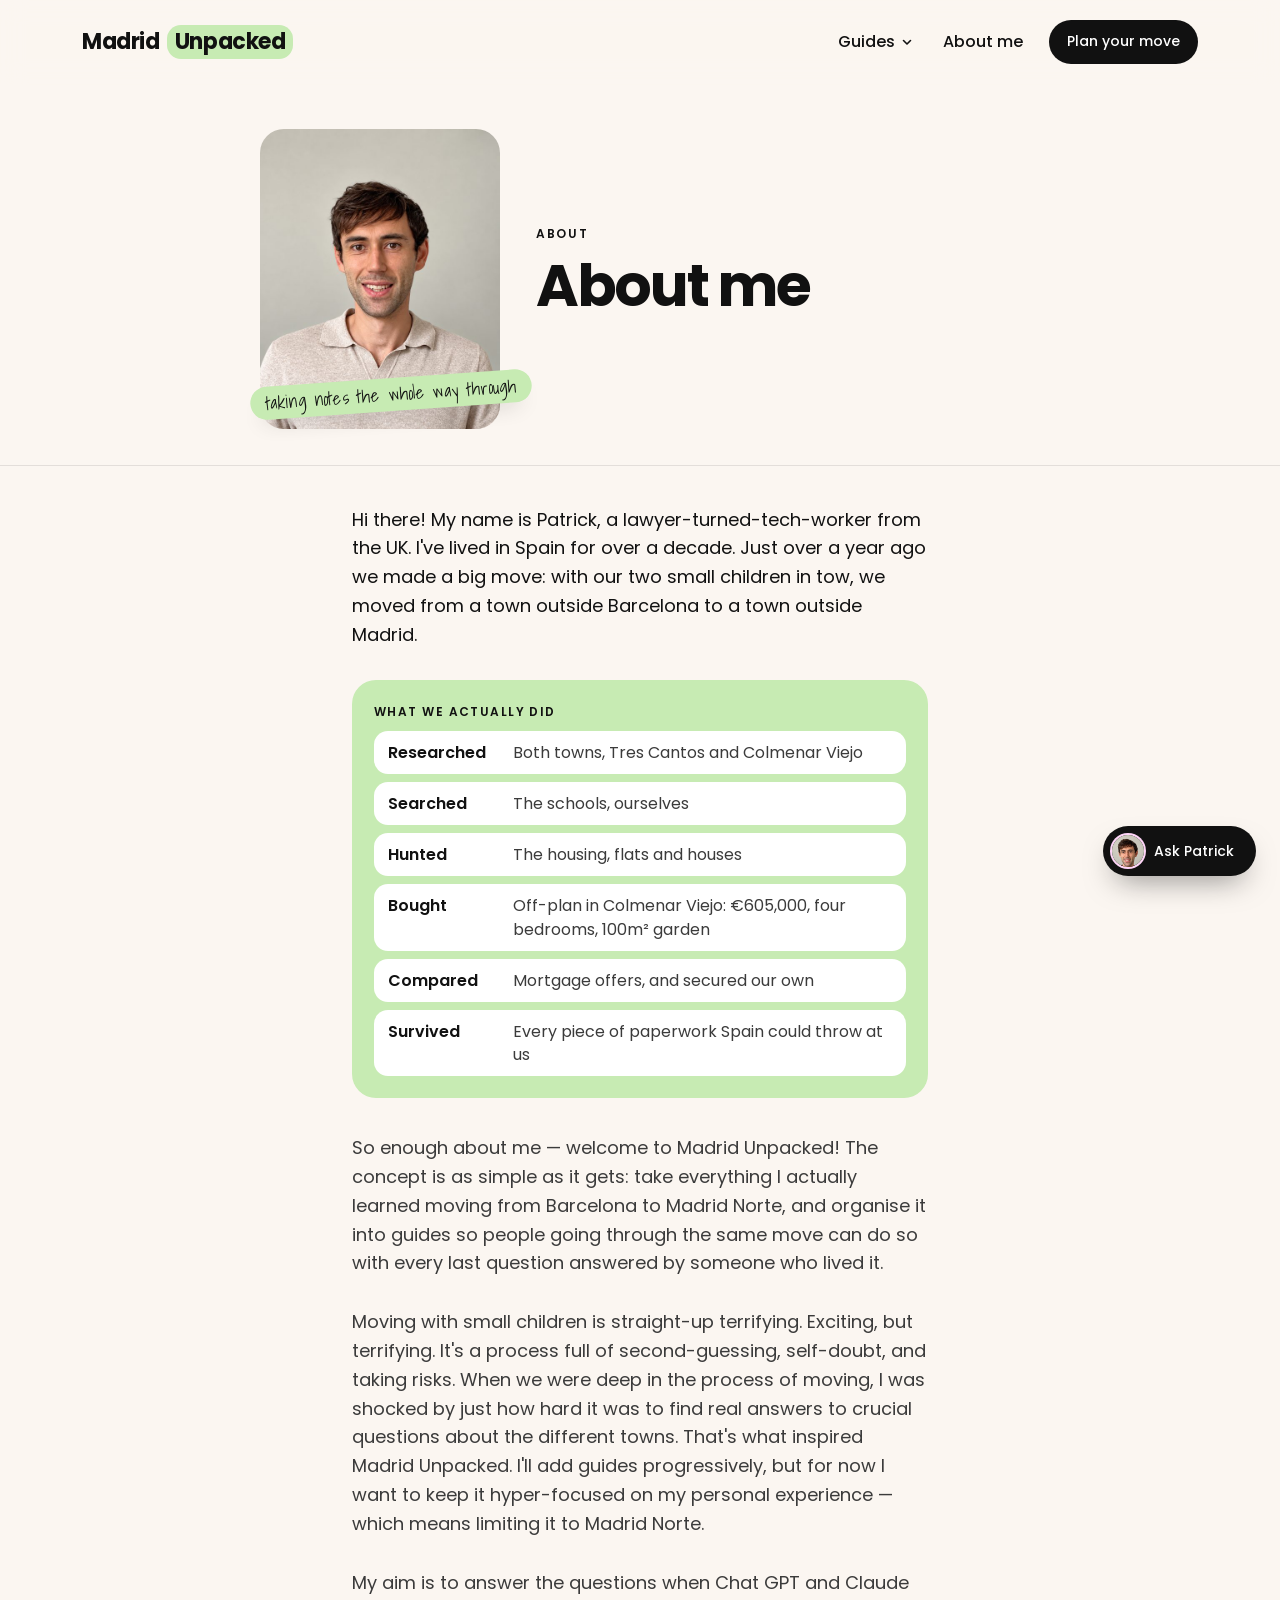
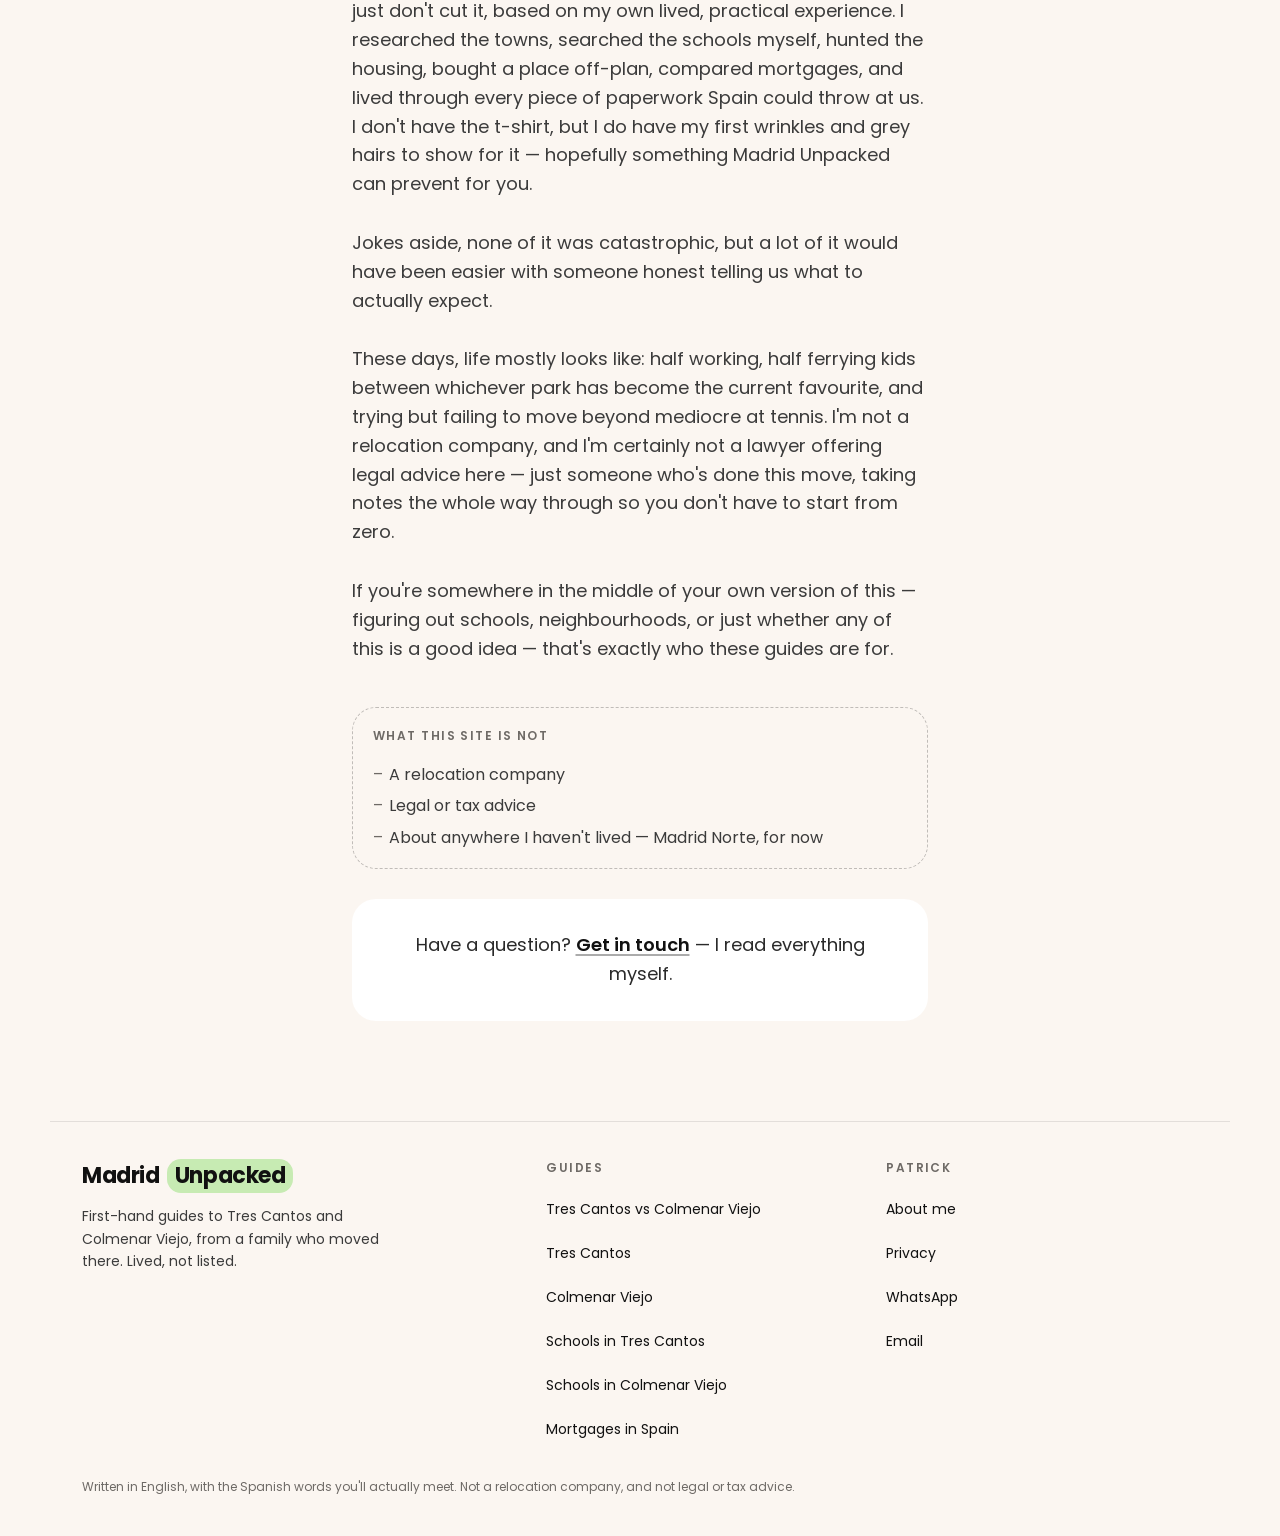
==== test/about.html @ 164432d9 "Add /test preview of the site" ====
<!DOCTYPE html>
<html lang="en"><head><meta charset="utf-8">
<meta name="viewport" content="width=device-width, initial-scale=1">
<meta name="theme-color" content="#FBF6F1">
<link rel="icon" type="image/svg+xml" href="data:image/svg+xml,%3Csvg%20xmlns='http://www.w3.org/2000/svg'%20viewBox='0%200%2064%2064'%3E%3Crect%20width='64'%20height='64'%20rx='16'%20fill='%23C7EBB3'/%3E%3Cpath%20d='M18%2018v16a14%2014%200%200%200%2028%200V18'%20fill='none'%20stroke='%23111'%20stroke-width='8'%20stroke-linecap='round'/%3E%3C/svg%3E">
<title>About Patrick — Madrid Unpacked</title><meta name="description" content="Meet Patrick, who moved his own family to Colmenar Viejo. The experience behind Madrid Unpacked’s town, school and home-buying guides."><link rel="canonical" href="https://madridunpacked.com/about"><meta property="og:type" content="website"><meta property="og:site_name" content="Madrid Unpacked"><meta property="og:locale" content="en_GB"><meta property="og:title" content="About Patrick — Madrid Unpacked"><meta property="og:description" content="Meet Patrick, who moved his own family to Colmenar Viejo. The experience behind Madrid Unpacked’s town, school and home-buying guides."><meta property="og:url" content="https://madridunpacked.com/about"><meta property="og:image" content="https://madridunpacked.com/assets/share-card.jpg"><meta property="og:image:width" content="1200"><meta property="og:image:height" content="630"><meta property="og:image:alt" content="Madrid Unpacked — first-hand guides to moving your family to Madrid Norte"><meta name="twitter:card" content="summary_large_image"><meta name="twitter:title" content="About Patrick — Madrid Unpacked"><meta name="twitter:description" content="Meet Patrick, who moved his own family to Colmenar Viejo. The experience behind Madrid Unpacked’s town, school and home-buying guides."><meta name="twitter:image" content="https://madridunpacked.com/assets/share-card.jpg"><link rel="stylesheet" href="./assets/site.css"><link rel="preload" href="./assets/poppins-400.woff2" as="font" type="font/woff2" crossorigin=""><link rel="preload" href="./assets/poppins-700.woff2" as="font" type="font/woff2" crossorigin=""><script src="./assets/analytics.js" defer></script><script src="./assets/site.js" defer></script></head><body data-static-page="about" id="top" data-ga4-id="G-T36BG7CPYB"><a href="#main-content" class="skip-link">Skip to content</a><main class="page active" id="about" data-screen-label="About Me">


<div style="font-family: 'Poppins', sans-serif; background: #FBF6F1; color: #111; line-height: 1.6; overflow-x: clip;">

  <!-- NAV -->
  <div class="navbar"><div class="nav">
    <a href="./home.html" class="wm">Madrid <i>Unpacked</i></a>
    <div class="nav-links">
      <div class="gm" data-gm><button type="button" class="gm-btn" aria-expanded="false" aria-controls="gm-about">Guides<svg viewbox="0 0 12 12" aria-hidden="true"><path d="M2.5 4.5 6 8l3.5-3.5" fill="none" stroke="currentColor" stroke-width="1.6" stroke-linecap="round" stroke-linejoin="round"></path></svg></button><div class="gm-panel" id="gm-about" hidden><div class="gm-col"><p class="gm-h">Pick a town</p><a href="./tres-cantos.html" class="gm-item"><i style="background:#F4DFCD"></i><span><b>Tres Cantos</b><small>The planned town: schools, commute, price</small></span></a><a href="./colmenar-viejo.html" class="gm-item"><i style="background:#C7EBB3"></i><span><b>Colmenar Viejo<em>we live here</em></b><small>The pueblo, more house for the money</small></span></a><a href="./compare.html" class="gm-item" data-track="comparison_click"><i style="background:linear-gradient(120deg,#F4DFCD 0 50%,#C7EBB3 50%)"></i><span><b>Tres Cantos vs Colmenar Viejo<em class="em-plain">start here</em></b><small>Nine minutes apart, side by side</small></span></a></div><div class="gm-col"><p class="gm-h">Schools</p><a href="./schools-tres-cantos.html" class="gm-item"><i style="background:#F4DFCD"></i><span><b>Schools in Tres Cantos</b><small>State, concertada and private</small></span></a><a href="./schools-colmenar-viejo.html" class="gm-item"><i style="background:#C7EBB3"></i><span><b>Schools in Colmenar Viejo<em>we live here</em></b><small>Seven schools, neighbourhood by neighbourhood</small></span></a></div><div class="gm-col"><p class="gm-h">Money</p><a href="./mortgages.html" class="gm-item"><i style="background:#fff"></i><span><b>Mortgages in Spain</b><small>What you need saved, and the traps</small></span></a></div><a href="./home.html#guide-catalogue" class="gm-all">See all six guides on the home page →</a><a href="#top" class="gm-all gm-about">About Patrick →</a></div></div>
      <a href="#top" class="nav-about">About me</a>
      <a class="b1 sm" href="./home.html#call" data-track="offer_nav_click" aria-label="Plan your move: €150 call"><span class="nav-plan-full">Plan your move</span><span class="nav-plan-short">€150 call</span></a></div>
  <a href="./home.html#call" class="app-call" data-track="offer_nav_click" data-place="mobile_header" aria-label="Plan your move with Patrick">Plan your move</a></div></div>

  <!-- HEADER -->
  <div class="gd-head white" id="main-content" tabindex="-1">
    <div class="in about-in">
      <div class="portrait" role="img" aria-label="Patrick, who writes Madrid Unpacked" style='background-image: url("./assets/patrick-family.jpg");'><span aria-hidden="true" class="hw hg" style="transform: rotate(-4deg);">taking notes the whole way through</span></div>
      <div>
        <p class="eb">About</p>
        <h1>About me</h1>
      </div>
    </div>
  </div>

  <!-- BODY -->
  <div style="max-width: 640px; margin: 0 auto; padding: 20px clamp(16px,5vw,32px) 60px;">

    <p style="font-size: 18px; color: #111; margin: 0 0 30px;">Hi there! My name is Patrick, a lawyer-turned-tech-worker from the UK. I've lived in Spain for over a decade. Just over a year ago we made a big move: with our two small children in tow, we moved from a town outside Barcelona to a town outside Madrid.</p>

    <div class="receipt">
      <p class="lbl">What we actually did</p>
      <div><b>Researched</b><span>Both towns, Tres Cantos and Colmenar Viejo</span></div>
      <div><b>Searched</b><span>The schools, ourselves</span></div>
      <div><b>Hunted</b><span>The housing, flats and houses</span></div>
      <div><b>Bought</b><span>Off-plan in Colmenar Viejo: €605,000, four bedrooms, 100m² garden</span></div>
      <div><b>Compared</b><span>Mortgage offers, and secured our own</span></div>
      <div><b>Survived</b><span>Every piece of paperwork Spain could throw at us</span></div>
    </div>

    <p style="font-size: 18px; color: #3B3B3B; margin: 0 0 30px;">So enough about me — welcome to Madrid Unpacked! The concept is as simple as it gets: take everything I actually learned moving from Barcelona to Madrid Norte, and organise it into guides so people going through the same move can do so with every last question answered by someone who lived it.</p>

    <p style="font-size: 18px; color: #3B3B3B; margin: 0 0 30px;">Moving with small children is straight-up terrifying. Exciting, but terrifying. It's a process full of second-guessing, self-doubt, and taking risks. When we were deep in the process of moving, I was shocked by just how hard it was to find real answers to crucial questions about the different towns. That's what inspired Madrid Unpacked. I'll add guides progressively, but for now I want to keep it hyper-focused on my personal experience — which means limiting it to Madrid Norte.</p>

    <p style="font-size: 18px; color: #3B3B3B; margin: 0 0 30px;">My aim is to answer the questions when Chat GPT and Claude just don't cut it, based on my own lived, practical experience. I researched the towns, searched the schools myself, hunted the housing, bought a place off-plan, compared mortgages, and lived through every piece of paperwork Spain could throw at us. I don't have the t-shirt, but I do have my first wrinkles and grey hairs to show for it — hopefully something Madrid Unpacked can prevent for you.</p>

    <p style="font-size: 18px; color: #3B3B3B; margin: 0 0 30px;">Jokes aside, none of it was catastrophic, but a lot of it would have been easier with someone honest telling us what to actually expect.</p>

    <p style="font-size: 18px; color: #3B3B3B; margin: 0 0 30px;">These days, life mostly looks like: half working, half ferrying kids between whichever park has become the current favourite, and trying but failing to move beyond mediocre at tennis. I'm not a relocation company, and I'm certainly not a lawyer offering legal advice here — just someone who's done this move, taking notes the whole way through so you don't have to start from zero.</p>

    <p style="font-size: 18px; color: #3B3B3B; margin: 0 0 44px;">If you're somewhere in the middle of your own version of this — figuring out schools, neighbourhoods, or just whether any of this is a good idea — that's exactly who these guides are for.</p>

    <div class="notbox">
      <p class="lbl">What this site is not</p>
      <span>A relocation company</span>
      <span>Legal or tax advice</span>
      <span>About anywhere I haven't lived — Madrid Norte, for now</span>
    </div>

    <div style="background: #fff; border-radius: 24px; padding: 32px; text-align: center;">
      <p style="font-size: 18px; color: #2A2A2A; margin: 0;">Have a question? <a href="https://wa.me/34615191390?text=Hi%20Patrick%2C%20we%27re%20looking%20at%20Tres%20Cantos%20/%20Colmenar%20Viejo%20and%20I%20have%20a%20question%3A%20" class="tap" style="font-weight: 600;">Get in touch</a> — I read everything myself.</p>
    </div>

  </div>

  <!-- FOOTER -->
  <footer class="foot2">
    <div class="foot2-in">
      <div class="foot2-brand"><span class="wm">Madrid <i>Unpacked</i></span><p>First-hand guides to Tres Cantos and Colmenar Viejo, from a family who moved there. Lived, not listed.</p></div>
      <nav aria-label="Guides"><p class="lbl">Guides</p><a href="./compare.html" data-track="comparison_click">Tres Cantos vs Colmenar Viejo</a><a href="./tres-cantos.html">Tres Cantos</a><a href="./colmenar-viejo.html">Colmenar Viejo</a><a href="./schools-tres-cantos.html">Schools in Tres Cantos</a><a href="./schools-colmenar-viejo.html">Schools in Colmenar Viejo</a><a href="./mortgages.html">Mortgages in Spain</a></nav>
      <nav aria-label="Patrick"><p class="lbl">Patrick</p><a href="#top">About me</a><a href="./privacy.html">Privacy</a><a href="https://wa.me/34615191390?text=Hi%20Patrick%2C%20we%27re%20looking%20at%20Tres%20Cantos%20/%20Colmenar%20Viejo%20and%20I%20have%20a%20question%3A%20">WhatsApp</a><a href="mailto:patrickjharris91@gmail.com?subject=Question%20about%20moving%20to%20Madrid%20Norte">Email</a></nav>
    </div>
    <p class="foot2-small">Written in English, with the Spanish words you'll actually meet. Not a relocation company, and not legal or tax advice.</p>
  </footer>

  

</div>

</main>

<nav class="mobile-tabs" aria-label="Main navigation">
  <a class="mobile-tab" data-mobile-tab="home" href="./home.html"><svg viewbox="0 0 24 24" aria-hidden="true"><path d="m3 10 9-7 9 7v10H15v-6H9v6H3Z"></path></svg><span>Home</span></a>
  <a class="mobile-tab" data-mobile-tab="guides" href="./guides.html"><svg viewbox="0 0 24 24" aria-hidden="true"><path d="M12 5v15M12 5C9 3 5 3 2 4v15c3-1 7-1 10 1 3-2 7-2 10-1V4c-3-1-7-1-10 1Z"></path></svg><span>Guides</span></a>
  <a class="mobile-tab" data-mobile-tab="compare" href="./compare.html"><svg viewbox="0 0 24 24" aria-hidden="true"><rect x="3" y="4" width="7" height="16" rx="2"></rect><rect x="14" y="4" width="7" height="16" rx="2"></rect><path d="M6 8h1m10 0h1M6 12h1m10 0h1"></path></svg><span>Compare</span></a>
  <a class="mobile-tab" data-mobile-tab="ask" data-open-ask href="./home.html#contact" aria-haspopup="dialog"><svg viewbox="0 0 24 24" aria-hidden="true"><path d="M21 11a8 8 0 0 1-8 8H7l-5 3 2-6a8 8 0 0 1-1-5 9 9 0 0 1 18 0Z"></path><path d="M8 10h.01M12 10h.01M16 10h.01"></path></svg><span>Ask Patrick</span></a>
</nav>
<div id="ask-root"></div></body></html>
---- test/assets/site.css ----
@font-face{font-family:'Poppins';font-style:normal;font-weight:400;font-display:swap;src:url("./poppins-400.woff2") format('woff2');}
@font-face{font-family:'Poppins';font-style:normal;font-weight:500;font-display:swap;src:url("./poppins-500.woff2") format('woff2');}
@font-face{font-family:'Poppins';font-style:normal;font-weight:600;font-display:swap;src:url("./poppins-600.woff2") format('woff2');}
@font-face{font-family:'Poppins';font-style:normal;font-weight:700;font-display:swap;src:url("./poppins-700.woff2") format('woff2');}
@font-face{font-family:'Shadows Into Light';font-style:normal;font-weight:400;font-display:swap;src:url("./shadows-into-light.woff2") format('woff2');}
.ask-panel.plan-panel{background:var(--pink)}.plan-panel .ask-head{background:transparent;border-color:rgba(17,17,17,.1)}.plan-panel .plan-price{border-top-color:rgba(17,17,17,.12)}.plan-panel .plan-preview .b1{background:#111;color:#fff}
@media(min-width:641px){.ask-panel.plan-panel{inset:0!important;margin:auto!important;width:min(460px,calc(100vw - 48px))!important;height:fit-content;max-height:calc(100dvh - 48px)!important;overflow:auto;animation:none}.ask-panel.plan-panel::backdrop{background:rgba(17,17,17,.45)}}
@media(max-width:640px){.toc{background:var(--paper)!important;-webkit-backdrop-filter:none!important;backdrop-filter:none!important}.compare-topics{display:grid!important;grid-template-columns:1fr 1fr}}


  :root{--paper:#FBF6F1;--ink:#111;--dim:#3B3B3B;--dimmer:#6E6A66;--green:#C7EBB3;--peach:#F4DFCD;--pink:#FFD5F8;--hair:rgba(17,17,17,.1);--hair-2:rgba(17,17,17,.2)}
  html{scroll-behavior:smooth}
  body{margin:0;background:var(--paper);color:var(--ink);font-family:'Poppins',-apple-system,BlinkMacSystemFont,sans-serif;font-size:16px;line-height:1.6;-webkit-font-smoothing:antialiased;font-feature-settings:"tnum"}
  *{box-sizing:border-box}
  a{color:var(--ink);text-decoration:none}
  a:hover{color:var(--ink)}
  h1,h2,h3{text-wrap:balance}
  strong{font-weight:600;color:var(--ink)}
  .page{display:none}.page.active{display:block}
  @keyframes askSweep{0%{transform:translateX(-100%)}100%{transform:translateX(220%)}}
  @keyframes askFadeUp{from{opacity:0;transform:translateY(6px)}to{opacity:1;transform:translateY(0)}}

  /* wordmark */
  .wm{font-family:'Poppins',sans-serif;font-weight:700;font-size:22px;letter-spacing:-.02em;color:var(--ink);white-space:nowrap}
  .wm i{font-style:normal;background:var(--green);border-radius:14px;padding:1px 8px 2px;margin-left:3px}
  /* nav */
  .nav{display:flex;justify-content:space-between;align-items:center;flex-wrap:wrap;gap:14px;max-width:1180px;margin:0 auto;padding:22px clamp(16px,4vw,32px)}
  .nav-links{display:flex;gap:22px;align-items:center;font-size:16px;font-weight:500;flex-wrap:wrap}
  .nav-links a{color:var(--ink)}
  .nav-links a.on{text-decoration:underline;text-decoration-thickness:2px;text-underline-offset:6px}
  /* buttons */
  .b1,.b2{display:inline-block;border-radius:100px;padding:14px 24px;font-weight:500;font-size:16px;line-height:1.2;cursor:pointer;transition:transform .15s ease,background .15s ease}
  .b1{background:var(--ink);color:#fff}
  .b1:hover{background:#2a2a2a;color:#fff;transform:translateY(-1px)}
  .b2{background:#fff;color:var(--ink);box-shadow:inset 0 0 0 1.5px var(--peach)}
  .b2:hover{box-shadow:inset 0 0 0 1.5px var(--ink);color:var(--ink);transform:translateY(-1px)}
  .b1.inv{background:#fff;color:var(--ink)}
  .b1.inv:hover{background:var(--paper);color:var(--ink)}
  .contact .b2{background:transparent!important;color:#fff!important;box-shadow:inset 0 0 0 1.5px rgba(255,255,255,.6)!important}
  .b1.green:hover{background:#b8e2a0;color:var(--ink)}
  .b1.sm,.b2.sm{padding:10px 18px;font-size:14px}
  /* chips */
  .chip{display:inline-block;background:#fff;box-shadow:inset 0 0 0 1.5px var(--ink);color:var(--ink);border-radius:100px;padding:5px 13px;font-size:14px;font-weight:600;line-height:1.5}
  .chip.white{background:#fff}.chip.peach{background:var(--peach)}.chip.pink{background:var(--pink)}
  .chip.outline{background:#fff;box-shadow:inset 0 0 0 1.5px var(--peach)}
  /* handwriting */
  .hw{font-family:'Shadows Into Light',cursive;font-size:18px;line-height:1.1;padding:7px 15px 6px;border-radius:100px;color:var(--ink);white-space:nowrap;box-shadow:0 12px 22px -14px rgba(17,17,17,.45);background:var(--green);pointer-events:none;letter-spacing:.01em;display:inline-block}
  .hw.hp{background:var(--pink)}.hw.hwt{background:#fff}
  .hw.abs{position:absolute;z-index:3}
  /* cards */
  .card{background:#fff;border-radius:24px;padding:26px}
  .card.peach{background:var(--peach)}.card.green{background:var(--green)}.card.pink{background:var(--pink)}
  .card.outline{box-shadow:inset 0 0 0 1.5px var(--peach)}
  .go{position:absolute;right:14px;bottom:14px;width:42px;height:42px;border-radius:50%;background:var(--pink);display:grid;place-items:center;font-size:18px;color:var(--ink);box-shadow:0 0 0 5px var(--paper);transition:transform .15s ease}
  
  .card.white .go{box-shadow:0 0 0 5px #fff}
  /* photos */
  .ph{background-size:cover;background-position:center;border-radius:24px;display:flex;align-items:flex-end;padding:10px;position:relative;overflow:hidden}
  .ph{background-color:#EFE6DA}
  .c4{margin:0 0 40px;background:#fff;border-radius:24px;padding:18px 20px 8px;overflow-x:auto}
  .c4 svg{display:block;width:100%;height:auto}
  .c4 .c4-sm{display:none}
  @media(max-width:640px){.c4 .c4-lg{display:none}.c4 .c4-sm{display:block}.c4{padding:14px 10px 4px}}
  .hw-row{display:flex;justify-content:flex-end;margin:-26px 0 26px;pointer-events:none}
  @media(max-width:640px){.hw-row{margin:-18px 0 22px}}
  .ph .cap b{font-weight:700}
  .ph .cap{font-size:12px;font-weight:500;letter-spacing:.06em;text-transform:uppercase;color:var(--ink);background:rgba(255,255,255,.88);padding:5px 10px;border-radius:100px;line-height:1.4}
  /* badge */
  .badge{display:inline-flex;align-items:center;gap:8px;background:var(--ink);color:#fff;border-radius:100px;padding:7px 13px;font-size:12px;font-weight:600;letter-spacing:.1em;text-transform:uppercase;white-space:nowrap}
  .badge i{width:8px;height:8px;border-radius:50%;background:var(--green);display:block}
  /* guide head */
  .gd-head{position:relative;border-radius:0 0 34px 34px;padding:44px clamp(16px,5vw,32px) 36px;margin:0 0 20px;overflow:hidden}
  .gd-head.peach{background:var(--peach)}.gd-head.green{background:var(--green)}.gd-head.pink{background:var(--pink)}.gd-head.white{background:#fff}
  .gd-head .in{max-width:760px;margin:0 auto;position:relative}
  .gd-head .eb{font-size:12px;font-weight:600;letter-spacing:.14em;text-transform:uppercase;margin:0 0 12px;color:var(--ink)}
  .gd-head h1{font-family:'Poppins',sans-serif;font-weight:700;font-size:clamp(34px,6vw,58px);line-height:1.02;letter-spacing:-.04em;margin:0 0 18px;max-width:14ch}
  .gd-head .hw.abs{right:24px;top:18px}
  @media(max-width:700px){.gd-head .hw.abs{position:static;margin:0 0 14px;transform:rotate(-2deg)!important}}
  /* fact grid */
  .facts{display:grid;grid-template-columns:repeat(auto-fit,minmax(200px,1fr));gap:12px}
  .facts div:last-child:nth-child(3n+1){grid-column:1/-1}
  @media(max-width:700px){.facts{grid-template-columns:1fr 1fr}.facts div:last-child:nth-child(3n+1){grid-column:auto}}
  .facts div{background:#fff;border-radius:24px;padding:16px 18px}
  .facts em{display:block;font-style:normal;font-size:12px;font-weight:600;letter-spacing:.12em;text-transform:uppercase;color:var(--dimmer);margin-bottom:6px}
  .facts b{display:block;font-weight:700;font-size:22px;letter-spacing:-.02em;line-height:1.15}
  .facts span{display:block;font-size:12px;color:var(--dimmer);margin-top:5px;line-height:1.4}
  .best{background:#fff;border-radius:24px;padding:16px 20px;font-size:16px;color:var(--ink)}
  .best em{display:inline-block;font-style:normal;background:#fff;box-shadow:inset 0 0 0 1.5px var(--ink);border-radius:100px;padding:3px 11px;font-size:12px;font-weight:600;margin-right:8px}
  /* verdict */
  .verdict{border-radius:24px;padding:22px 22px 14px}
  .verdict.yes{background:var(--green)}.verdict.no{background:#fff;box-shadow:inset 0 0 0 1.5px rgba(17,17,17,.12)}
  .verdict.no li{background:var(--paper)}
  #tres-cantos .verdict.yes{background:var(--peach)}
  .verdict>div{font-size:12px!important;font-weight:600!important;letter-spacing:.12em;text-transform:uppercase;color:var(--ink)!important;margin-bottom:12px!important}
  .verdict ul{list-style:none;padding:0!important;margin:0!important}
  .verdict li{background:#fff;border-radius:100px;padding:9px 14px;margin:0 0 8px!important;font-size:14px;line-height:1.4}
  /* pros/cons */
  .pc{background:#fff;border-radius:24px;padding:22px 24px}
  .pc>div:first-child{font-size:12px!important;letter-spacing:.12em;color:var(--ink)!important}
  .pc ul{list-style:none;padding:0!important}
  .pc li{position:relative;padding-left:18px}
  .pc li::before{content:"";position:absolute;left:0;top:.55em;width:8px;height:8px;border-radius:50%;background:var(--ink)}
  .pc.cons li::before{background:transparent;box-shadow:inset 0 0 0 1.5px var(--ink)}
  /* tables */
  .tbl{background:#fff;border-radius:24px;padding:10px 22px;overflow-x:auto}
  .tbl table{border-collapse:collapse;width:100%;font-size:16px}
  .tbl thead th,.tbl thead td{text-align:left;font-size:12px;font-weight:600;letter-spacing:.12em;text-transform:uppercase;color:var(--dimmer);padding:14px 14px 10px 0;border-bottom:1.5px solid var(--ink)}
  .tbl tbody td{padding:13px 14px 13px 0;border-bottom:1px solid var(--hair);color:var(--dim);vertical-align:top;line-height:1.45}
  .tbl tbody tr:last-child td{border-bottom:0}
  .tbl tbody td:first-child{color:var(--ink);font-weight:600}
  .tbl thead td.tc{background:var(--peach);border-radius:100px 100px 0 0}
  /* contact block */
  .contact{background:var(--ink);color:#fff;border-radius:24px;padding:48px clamp(22px,5vw,48px);position:relative;overflow:hidden}
  .contact h2{color:#fff}
  .contact p{color:rgba(255,255,255,.72)}
  .contact .b2{box-shadow:none}
  /* footer */
  .foot{max-width:1180px;margin:0 auto;padding:40px clamp(16px,5vw,32px);display:flex;justify-content:space-between;align-items:center;gap:16px;flex-wrap:wrap;font-size:14px;color:var(--dimmer)}
  /* ask */
  .ask-starter:hover{background:var(--paper)!important;border-color:#111!important}
  mark{background:linear-gradient(transparent 8%,var(--green) 8%,var(--green) 92%,transparent 92%);color:var(--ink);padding:0 2px;-webkit-box-decoration-break:clone;box-decoration-break:clone}
  .nav-links a.b1{color:#fff}
  p > a, li > a, .best a{text-decoration:underline;text-underline-offset:3px;text-decoration-thickness:1.5px;text-decoration-color:rgba(17,17,17,.35)}
  p > a:hover{text-decoration-color:#111}
  .verdict li{border-radius:14px}
  .facts b{font-size:22px}.facts b.long{font-size:16px;font-weight:600;letter-spacing:-.01em;line-height:1.35}
  .ph.side{border-radius:20px 0 0 20px}
  .tbl thead th .tc,.tbl thead td .tc{display:inline-block;background:var(--peach);border-radius:100px;padding:3px 10px;font-size:12px;letter-spacing:.08em}
  .tbl thead th .cv,.tbl thead td .cv{display:inline-block;background:var(--green);border-radius:100px;padding:3px 10px;font-size:12px;letter-spacing:.08em}








  /* P20 — mobile */
  @media(max-height:500px){.navbar.hide{transform:translateY(-100%)}}
  @media(max-width:760px){.navbar{-webkit-backdrop-filter:none;backdrop-filter:none;background:rgba(251,246,241,.98)}}
  @media(max-width:350px){
    .navbar .nav{padding-left:10px!important;padding-right:10px!important;gap:4px!important}
    .navbar .wm{font-size:14px!important}
    .navbar .wm i{padding:1px 5px 2px!important}
    .navbar .gm-btn{font-size:14px;gap:3px}
    .navbar .nav-links{gap:2px!important}
    .navbar .nav-links a.b1{padding:9px 11px!important;font-size:13px!important}
  }
  .badge{max-width:100%;white-space:normal;line-height:1.35}
  @media(pointer:coarse){
    .b1.sm,.b2.sm{display:inline-flex;align-items:center;justify-content:center;min-height:44px}
    button.b2.sm{font-family:inherit}
  }
  .rn-main a{min-height:44px;box-sizing:border-box}
  .rn-line .or a,a.tap{display:inline-block;padding:12px 0;margin:-12px 0}
  .gl::before{inset:-12px -14px!important}
  .ask-panel{max-height:86vh;max-height:86dvh}
  .ask-body{max-height:min(560px,calc(100vh - 160px));max-height:min(560px,calc(100dvh - 160px))}
  @media(hover:none){.b1:hover,.b2:hover,a:hover .go{transform:none}}
  .b1:active,.b2:active{transform:scale(.97)}
  a,button,label{-webkit-tap-highlight-color:rgba(17,17,17,.08);touch-action:manipulation}
  /* P19 */
  .sv-wrap{max-width:760px;margin:-16px auto 40px;padding:0 clamp(16px,5vw,32px)}
  .sv{background:#fff;border-radius:24px;padding:20px 22px;box-shadow:inset 0 0 0 1.5px var(--ink)}
  .sv .lbl{font-size:12px;font-weight:600;letter-spacing:.12em;text-transform:uppercase;margin:0 0 10px}
  .sv dl{margin:0;display:flex;flex-direction:column;gap:8px}
  .sv dl > div{display:grid;grid-template-columns:130px 1fr;gap:12px;font-size:16px;line-height:1.5}
  .sv dt{font-weight:600}
  .sv dd{margin:0;color:var(--dim)}
  .sv-go{display:inline-block;margin-top:14px;font-size:14px;font-weight:600;color:var(--ink);text-decoration:underline;text-underline-offset:4px;text-decoration-thickness:1.5px;padding:10px 0;margin-bottom:-10px}
  .gd-head + .sv-wrap{margin-top:28px}
  @media(max-width:640px){.sv dl > div{display:block}.sv dt,.sv dd{display:inline}.sv dt::after{content:" "}}
  .pk-out .pk-h{color:var(--ink)}
  .pk-wrap{max-width:760px;margin:-16px auto 40px;padding:0 clamp(16px,5vw,32px)}
  .pk{background:#fff;border-radius:24px;padding:20px 22px}
  .pk .lbl{font-size:12px;font-weight:600;letter-spacing:.12em;text-transform:uppercase;margin:0 0 4px}
  .pk-sub{font-size:14px;color:var(--dimmer);margin:0 0 14px}
  .pk fieldset{border:0;padding:0;margin:0 0 14px}
  .pk legend{font-size:14px;font-weight:600;margin:0 0 8px;padding:0}
  .pk-opts{display:flex;flex-wrap:wrap;gap:8px}
  .pk label{position:relative;cursor:pointer}
  .pk label input{position:absolute;opacity:0;inset:0;margin:0;cursor:pointer}
  .pk label span{display:inline-flex;align-items:center;min-height:44px;box-sizing:border-box;padding:8px 16px;border-radius:100px;box-shadow:inset 0 0 0 1.5px var(--hair-2);font-size:14px;line-height:1.3}
  .pk label input:checked + span{background:var(--ink);color:#fff;box-shadow:none}
  .pk label input:focus-visible + span{outline:2px solid var(--ink);outline-offset:2px}
  .pk-out{border-top:1px solid var(--hair);padding-top:14px;margin-top:4px}
  .pk-wait{font-size:14px;color:var(--dimmer);margin:0}
  .pk-out.on{border-top:0;border-radius:14px;padding:16px 18px;margin-top:6px}
  .pk-out.tc{background:var(--peach)} .pk-out.cv{background:var(--green)} .pk-out.both{background:linear-gradient(120deg,var(--peach) 0 50%,var(--green) 50%)}
  .pk-out .pk-h{font-size:22px;font-weight:700;letter-spacing:-.03em;margin:0 0 4px}
  .pk-out p{font-size:16px;color:var(--dim);margin:0 0 12px}
  .pk-call{display:inline-block;font-size:14px;color:var(--ink);text-decoration:underline;text-underline-offset:3px;margin-left:8px;padding:10px 0}
  .share-btns{display:flex;gap:8px;flex-wrap:wrap}
  .gl{font:inherit;color:inherit;background:none;border:0;padding:0;margin:0;cursor:help;text-decoration:underline dotted;text-decoration-thickness:1.5px;text-underline-offset:4px;text-decoration-color:rgba(17,17,17,.55);position:relative}
  .gl::before{content:"";position:absolute;inset:-12px -4px}
  .gl[aria-expanded="true"]{background:var(--green);border-radius:4px;box-shadow:0 0 0 2px var(--green)}
  #gl-pop{position:fixed;z-index:60;background:var(--ink);color:#fff;border-radius:14px;padding:12px 14px;font-size:14px;line-height:1.5;box-shadow:0 18px 40px -16px rgba(17,17,17,.5)}
  #gl-pop b{font-weight:600;margin-right:4px}
  #compare th .tc,#compare th .cv{color:var(--ink)!important}
  /* 44px tap areas on small inline links, without changing the look */
  .wm,.facts em a,.gd-by a,.rn-line .or a,.signup-priv a,.foot2 a,.ask-small a,.priv a{position:relative}
  .wm::before,.facts em a::before,.gd-by a::before,.rn-line .or a::before,.signup-priv a::before,.ask-small a::before,.priv a::before{content:"";position:absolute;inset:-12px -4px}
  .foot2 nav{gap:0!important}.foot2 nav a{min-height:44px!important;padding:0!important}
  @media(max-width:640px){
    #home a.gcard{display:grid!important;grid-template-columns:96px 1fr;gap:14px!important;padding:12px!important;align-items:center}
    #home a.gcard .ph{aspect-ratio:1/1!important;border-radius:14px!important;padding:0}
    #home a.gcard .ph .cap,#home a.gcard .go{display:none}
    #home a.gcard > div:not(.ph){padding:0!important}
    #home a.gcard .chip{font-size:12px!important;padding:2px 9px!important}
    #home a.gcard h3{font-size:18px!important;margin:6px 0 2px!important}
    #home a.gcard p{display:-webkit-box;-webkit-line-clamp:2;-webkit-box-orient:vertical;overflow:hidden}
  }
  @media print{
    @page{margin:16mm}
    body{background:#fff!important}
    .navbar,.toc,#ask-root,#ask-backdrop,#gm-backdrop,#gl-pop,.share,.gd-end,.rn-line,.corrections,.foot2,.hw,.pk,.sv-go,.badge{display:none!important}
    .page:not(.active){display:none!important}
    .page.active::after{content:"Madrid Unpacked · first-hand guides by Patrick · questions: WhatsApp +34 615 19 13 90";display:block;margin-top:24px;padding-top:10px;border-top:1px solid #ccc;font-size:11px;color:#555}
    .gd-head{border-radius:0!important;padding-top:0!important}
    *{-webkit-print-color-adjust:exact;print-color-adjust:exact}
    h2,h3{break-after:avoid}
    .ph,.facts > div,.sv,.verdict,table,tr{break-inside:avoid}
    .gl{text-decoration:none}
    a{color:inherit!important}
  }
  /* P18 */
  .share{background:transparent!important;padding:16px 0 0!important;border-top:1px solid var(--hair);border-radius:0!important;margin:-4px 0 32px!important}
  .gd-end{display:flex;flex-direction:column;gap:14px;margin:0 0 28px}
  .gd-end .gd-call{margin:0}
  .gd-end .signup{margin:0}
  .rn-line{margin:0 0 28px;padding-top:4px}
  .rn-line .lbl{font-size:12px;font-weight:600;letter-spacing:.12em;text-transform:uppercase;color:var(--dimmer);margin:0 0 6px}
  .rn-main{display:flex;flex-direction:column;gap:4px}
  .rn-main a{display:inline-flex;flex-wrap:wrap;align-items:baseline;gap:4px 8px;font-size:18px;color:var(--ink);text-decoration:none;padding:4px 0}
  .rn-main a b{font-weight:600;letter-spacing:-.02em;text-decoration:underline;text-decoration-thickness:1.5px;text-underline-offset:4px;text-decoration-color:rgba(17,17,17,.35)}
  .rn-main a:hover b{text-decoration-color:var(--ink)}
  .rn-main a span{font-size:14px;color:var(--dimmer)}
  .rn-main a i{font-style:normal;font-weight:600;text-decoration:none;display:inline-block;margin-left:6px}
  @media(max-width:640px){.rn-main a{display:flex;flex-direction:column;gap:2px}}
  .signup,.signup-body{min-width:0}
  .ask-panel button,.ask-panel a{font-family:inherit}
  .rn-line .or{font-size:14px;color:var(--dimmer);margin:8px 0 0}
  .rn-line .or a{color:var(--ink);text-decoration:underline;text-underline-offset:3px;text-decoration-color:rgba(17,17,17,.35)}
  /* Ask Patrick */
  .ask-fab{position:fixed;bottom:24px;right:24px;z-index:40;display:flex;align-items:center;gap:10px;background:#111;border:0;color:#fff;padding:9px 22px 9px 9px;border-radius:100px;font-family:Poppins,sans-serif;font-size:14px;font-weight:500;cursor:pointer;box-shadow:0 14px 30px -12px rgba(17,17,17,.5)}
  .ask-fab-av{width:32px;height:32px;border-radius:50%;display:block;box-shadow:0 0 0 2px var(--pink)}
  @media(max-width:640px){#ask-open.ask-fab{width:58px;height:58px;padding:0!important}#ask-open > span.ask-fab-av:first-child{width:46px!important;height:46px!important}}
  .ask-panel{position:fixed;bottom:28px;right:28px;z-index:40;width:400px;max-width:calc(100vw - 32px);background:#fff;border:1px solid var(--hair);border-radius:24px;box-shadow:0 24px 60px -16px rgba(17,17,17,.3);overflow:hidden;animation:askFadeUp .18s ease-out;font-family:Poppins,sans-serif}
  .ask-head{display:flex;align-items:center;gap:12px;padding:16px 18px;border-bottom:1px solid var(--hair)}
  .ask-head-av{width:40px;height:40px;border-radius:50%;flex:none;display:block}
  .ask-head > div{flex:1}
  .ask-title{font-size:18px;font-weight:600;letter-spacing:-.02em}
  .ask-sub{font-size:12px;color:var(--dimmer)}
  #ask-close{background:none;border:0;color:var(--dimmer);font-size:16px;cursor:pointer;width:44px;height:44px;margin:-10px -10px -10px 0}
  .ask-body{padding:16px 18px 18px;max-height:min(560px,calc(100vh - 160px));overflow-y:auto}
  .ask-lab{display:block;font-size:12px;font-weight:600;letter-spacing:.08em;text-transform:uppercase;color:var(--ink);margin:0 0 8px}
  .ask-lab2{margin-top:18px;color:var(--dimmer)}
  #ask-input{width:100%;box-sizing:border-box;border:1.5px solid var(--hair-2);border-radius:14px;padding:12px 14px;font:16px/1.45 Poppins,sans-serif;color:var(--ink);background:var(--paper);resize:vertical;min-height:88px}
  #ask-input:focus{outline:none;border-color:var(--ink)}
  .ask-err{font-size:12px;color:#8A1C1C;margin:6px 0 0;min-height:0}
  .ask-err:empty{display:none}
  .ask-send{display:flex;gap:8px;flex-wrap:wrap;margin:12px 0 0}
  .ask-small{font-size:12px;color:var(--dimmer);margin:10px 0 0;line-height:1.5}
  .ask-small a{color:var(--dim)}
  .ask-quick{display:flex;flex-direction:column;gap:6px}
  .ask-quick .ask-starter{display:flex;justify-content:space-between;align-items:center;gap:10px;text-align:left;background:#fff;border:1px solid var(--hair);color:var(--ink);padding:10px 14px;border-radius:14px;font:14px/1.4 Poppins,sans-serif;cursor:pointer}
  .ask-quick .ask-starter i{font-style:normal;font-weight:600}
  .ask-quick .ask-starter{width:100%;min-height:44px}
  .ask-quick .ask-starter[aria-expanded="true"]{background:var(--green);border-color:transparent;border-radius:14px 14px 0 0}
  .ask-answer{padding:12px 14px 16px;background:var(--paper);border-radius:0 0 14px 14px;font-size:14px;line-height:1.6}
  .ask-answer[hidden]{display:none}.ask-answer p{margin:0 0 10px}.ask-answer p:last-child{margin-bottom:0}
  .ask-sent .ask-big{font-size:22px;font-weight:700;letter-spacing:-.03em;margin:0 0 6px}
  .ask-sent p{font-size:14px;color:var(--dim);margin:0 0 10px}
  .ask-sent .b2{margin-top:6px}
  /* P17 */
  .gd-by{display:flex;align-items:center;gap:10px;font-size:14px;font-weight:500;margin:0 0 16px}
  .gd-by-av{width:32px;height:32px;border-radius:50%;flex:none;background:url("./patrick-avatar.jpg") center/cover;box-shadow:0 0 0 2px #fff}
  .gd-by a{color:var(--ink);text-decoration:underline;text-decoration-thickness:1.5px;text-underline-offset:3px}
  .gd-call h3 .price{display:inline-block;font-size:14px;font-weight:600;letter-spacing:0;background:#fff;border-radius:100px;padding:2px 10px;margin-left:6px;vertical-align:4px}
  .gd-call p.call-out{color:var(--ink);font-size:16px;margin:0 0 6px}
  .gd-call p.call-out b{font-weight:700}
  .signup-priv{font-size:12px;color:var(--dimmer);margin:8px 0 0}
  .signup-priv a{color:var(--dim)}
  .priv{padding-top:36px!important}
  .priv h2{font-size:22px;font-weight:700;letter-spacing:-.03em;margin:32px 0 8px}
  .priv p,.priv li{font-size:16px;color:var(--dim)}
  .priv ul{padding-left:20px;margin:0}
  .priv a{color:var(--ink)}
  .priv-lede{font-size:18px!important;color:var(--ink)!important;margin:0}
  .priv-note{margin-top:36px;border:1.5px dashed var(--hair-2);border-radius:14px;padding:14px 16px;font-size:14px!important}
  .tqs-note{font-size:14px;color:var(--dimmer);margin:0 0 24px}
  .tq-grid{display:grid;grid-template-columns:repeat(auto-fit,minmax(260px,1fr));gap:14px}
  .tq{margin:0;background:#fff;border-radius:24px;padding:22px 22px 20px;display:flex;flex-direction:column;gap:12px}
  .tq blockquote{margin:0;font-size:18px;line-height:1.45;letter-spacing:-.01em;font-weight:500}
  .tq figcaption{font-size:14px;color:var(--dimmer);margin-top:auto}
  .tq-tag{align-self:flex-start;font-size:12px;font-weight:600;letter-spacing:.06em;text-transform:uppercase;border:1.5px dashed var(--hair-2);border-radius:100px;padding:2px 10px;color:var(--dimmer)}
  .tq-controls{display:none}
  @media(max-width:640px){
    .tq-grid{display:flex;overflow-x:auto;gap:14px;scroll-snap-type:x mandatory;scroll-padding-inline:0;overscroll-behavior-x:contain;padding-bottom:8px;scrollbar-width:thin}
    .tq-grid .tq{flex:0 0 88%;min-width:0;box-sizing:border-box;scroll-snap-align:start}
    .tq-grid .tq:last-child{scroll-snap-align:end}
    .tq-controls{display:flex;align-items:center;justify-content:space-between;gap:12px;margin-top:12px}
    .tq-controls button{width:44px;height:44px;border:1px solid var(--hair-2);border-radius:50%;background:#fff;color:var(--ink);font:inherit;cursor:pointer}
    .tq-controls button:disabled{opacity:.35;cursor:default}.tq-dots{display:flex;gap:0}.tq-dots button{border:0;background:none;display:grid;place-items:center;width:36px}.tq-dots button::after{content:'';width:7px;height:7px;border-radius:50%;background:var(--hair-2)}.tq-dots button[aria-current]::after{background:var(--ink);width:18px;border-radius:8px}
    .tq-count{font-size:12px;color:var(--dimmer)}.tq-grid:focus-visible,.tq-controls button:focus-visible{outline:2px solid var(--ink);outline-offset:2px}
  }
  @media print{.tq-grid{display:grid;overflow:visible}.tq-controls{display:none!important}}
  /* P16 */
  .go-ic{width:22px;height:22px;display:block}
  .go{box-shadow:0 0 0 5px var(--paper)!important;color:var(--ink)!important;width:46px!important;height:46px!important}
  /* P13 */
  .box-ic{width:24px;height:24px;display:block;overflow:visible}
  .box-ic .bx-item,.box-ic .bx-fl,.box-ic .bx-fr{transform-box:fill-box;transition:transform .45s cubic-bezier(.34,1.56,.64,1)}
  .box-ic .bx-item{transform-origin:50% 100%}
  .box-ic .bx-fl{transform-origin:100% 100%}
  .box-ic .bx-fr{transform-origin:0% 100%}
  a:hover .box-ic .bx-item,a:focus-visible .box-ic .bx-item,.box-ic.pop .bx-item{transform:translateY(-3.5px) rotate(-8deg)}
  a:hover .box-ic .bx-fl,a:focus-visible .box-ic .bx-fl,.box-ic.pop .bx-fl{transform:rotate(-24deg)}
  a:hover .box-ic .bx-fr,a:focus-visible .box-ic .bx-fr,.box-ic.pop .bx-fr{transform:rotate(24deg)}
  .box-ic.pop .bx-item{transition-delay:.12s}
  @media(prefers-reduced-motion:reduce){.box-ic .bx-item,.box-ic .bx-fl,.box-ic .bx-fr{transition:none}}
  @media(min-width:641px){.hero-av{width:30px!important;height:30px!important;box-shadow:0 0 0 2px #fff!important}.hero .hero-top{margin-bottom:16px!important}}
  .go{transition:transform .18s ease}
  a:hover .go{transform:translateY(-2px)}
  @media(prefers-reduced-motion:reduce){a:hover .go{transform:none}}
  /* P12 */
  .gm-about{border-top:0!important;margin-top:0!important;padding-top:6px!important}
  @media(min-width:761px){.gm-about{display:none}}
  .nav{padding-top:18px;padding-bottom:18px}
  @media(max-width:760px){.navbar .nav{flex-wrap:nowrap;gap:8px;padding:12px 12px}.navbar .wm{font-size:16px}.navbar .wm i{padding:1px 6px 2px}.navbar .nav-links{flex-wrap:nowrap;gap:4px}.navbar .nav-links > a.nav-about{display:none}.navbar .gm-btn{padding-left:2px;padding-right:2px}.navbar .nav-links a.b1{padding:9px 14px;font-size:14px}}
  @media(max-width:400px){.navbar .nav-me{display:none}.navbar .wm{font-size:15px}}
  .hero-top{display:flex;flex-wrap:wrap;align-items:center;gap:10px 14px;margin:0 0 22px}.hero-top > *{margin:0!important}
  @media(min-width:641px){#home .hero h1{max-width:14ch!important}}
  @media(max-width:640px){.hero-lede{font-size:16px!important;margin-bottom:24px!important}.hero{padding-top:20px!important}}
  @media(min-width:641px){.hero-ph{aspect-ratio:auto!important;min-height:420px;height:100%}.hero > div:first-child{align-self:center}}
  @media(max-width:640px){.hero-ph{aspect-ratio:auto!important;height:min(62vw,300px);background-position:center 22%!important}.hero-ph .hw.abs:nth-of-type(1){top:12px!important;right:12px!important}.hero-ph .hw.abs:nth-of-type(2){bottom:52px!important;left:12px!important}}
  .gd-head.white{background:transparent;border-bottom:1px solid var(--hair);border-radius:0}
  .facts em a{text-decoration:none}
  .facts em a::after{content:" ↓";letter-spacing:0}
  .facts em a:hover{color:var(--ink)}
  @media(max-width:640px){
    .cred{margin:0 clamp(16px,5vw,32px) 24px!important;padding:4px 0!important;gap:0!important;background:#fff;border-radius:24px}
    .cred > div{background:transparent!important;border-radius:0!important;padding:14px 20px!important}
    .cred > div + div{border-top:1px solid rgba(17,17,17,.1)}
  }
  /* P10 */
  .sr{position:absolute;width:1px;height:1px;overflow:hidden;clip:rect(0 0 0 0);white-space:nowrap}
  .lbl{font-size:12px;font-weight:600;letter-spacing:.12em;text-transform:uppercase;color:var(--dimmer);margin:0 0 10px}
  .gd-meta{font-size:14px;font-weight:500;color:var(--ink);margin:-6px 0 16px;opacity:.75}
  /* about */
  .about-in{display:grid;grid-template-columns:240px 1fr;gap:36px;align-items:center}
  .portrait{position:relative;aspect-ratio:4/5;border-radius:24px;background-size:cover;background-position:center 30%}
  .portrait .hw{position:absolute;left:-10px;bottom:18px}
  .about-sub{font-size:18px;color:var(--dim);margin:0;max-width:40ch}
  @media(max-width:700px){.about-in{grid-template-columns:1fr;gap:22px}.portrait{max-width:240px}}
  .receipt{background:var(--green);border-radius:24px;padding:22px 22px 14px;margin:0 0 36px}
  .receipt .lbl{color:var(--ink)}
  .receipt div{display:grid;grid-template-columns:7.2em 1fr;gap:10px;align-items:baseline;background:#fff;border-radius:14px;padding:10px 14px;margin:0 0 8px;font-size:16px;color:var(--dim);line-height:1.45}
  .receipt b{font-weight:600;color:var(--ink)}
  .notbox{border:1.5px dashed rgba(17,17,17,.25);border-radius:24px;padding:18px 20px;margin:0 0 30px;display:flex;flex-direction:column;gap:6px}
  .notbox span{position:relative;padding-left:16px;font-size:16px;color:var(--dim)}
  .notbox span::before{content:"–";position:absolute;left:0;color:var(--dimmer)}
  /* share */
  .share{display:flex;align-items:center;justify-content:space-between;gap:16px;flex-wrap:wrap;background:#fff;border-radius:24px;padding:16px 18px 16px 22px;margin:0 0 14px}
  .share p{margin:0;font-size:16px;color:var(--dim);flex:1 1 260px}
  .share b{color:var(--ink);font-weight:600}
  /* signup */
  .signup{display:grid;grid-template-columns:52px 1fr;gap:16px;align-items:start;border:1.5px dashed rgba(17,17,17,.25);border-radius:24px;padding:22px;margin:22px 0 14px}
  .av-sm{display:block;width:52px;height:52px;border-radius:50%;background-size:cover;background-position:center}
  .signup h3{font-family:'Poppins',sans-serif;font-size:22px;font-weight:700;letter-spacing:-.025em;line-height:1.25;margin:0 0 6px}
  .signup .sub{font-size:14px;color:var(--dim);margin:0 0 14px}
  .signup-row{display:flex;gap:8px;flex-wrap:wrap}
  .signup input{flex:1 1 200px;min-width:0;min-height:46px;border:1.5px solid var(--peach);border-radius:100px;padding:0 16px;font:inherit;font-size:16px;background:#fff;color:var(--ink)}
  .signup input:focus{outline:none;border-color:#111}
  .signup input[aria-invalid="true"]{border-color:#B3261E}
  .signup button{border:0;font-family:inherit;min-height:46px}
  .signup-msg{font-size:14px;margin:10px 0 0;min-height:0}
  .signup-msg.err{color:#B3261E}
  .signup.done .signup-row{display:none}
  .signup.done{border-style:solid;border-color:var(--ink);background:#fff}
  @media(max-width:520px){.signup{grid-template-columns:1fr}.av-sm{width:44px;height:44px}}
  .corrections{font-size:14px;color:var(--dimmer);margin:0 0 8px}
  .corrections b{color:var(--ink);font-weight:600}
  /* footer */
  .foot2{max-width:1180px;margin:40px auto 0;padding:36px clamp(16px,5vw,32px) 40px;border-top:1px solid var(--hair)}
  .foot2-in{display:grid;grid-template-columns:1.4fr 1fr 1fr;gap:28px}
  .foot2-brand p{font-size:14px;color:var(--dim);max-width:34ch;margin:12px 0 0}
  .foot2 nav{display:flex;flex-direction:column;gap:2px}
  .foot2 nav a{font-size:14px;color:var(--ink);padding:6px 0;min-height:36px;display:flex;align-items:center}
  .foot2 nav a:hover{text-decoration:underline;text-underline-offset:3px}
  .foot2-small{font-size:12px;color:var(--dimmer);margin:26px 0 0}
  @media(max-width:700px){.foot2-in{grid-template-columns:1fr 1fr}.foot2-brand{grid-column:1/-1}}
  /* ask button */
  #ask-open{transition:opacity .2s ease,transform .2s ease}
  body.hero-ctas #ask-open{opacity:0;pointer-events:none;transform:translateY(12px)}
  @media(max-width:640px){#ask-open{width:56px;height:56px;padding:0!important;justify-content:center;bottom:18px!important;right:16px!important}#ask-open .ask-lbl{display:none}#ask-open > span:first-child{width:30px!important;height:30px!important;font-size:16px!important}}
  /* phone nav: one row once scrolled */
  @media(max-width:760px){.navbar.scrolled .nav{flex-wrap:nowrap;gap:8px;padding-left:12px;padding-right:12px}.navbar.scrolled .wm{font-size:16px}.navbar.scrolled .wm i{padding:1px 6px 2px}.navbar.scrolled .nav-links{flex-wrap:nowrap;gap:4px}.navbar.scrolled .nav-links > a.nav-about{display:none}.navbar.scrolled .gm-btn{padding-left:2px;padding-right:2px}.navbar.scrolled .nav-links a.b1{padding:9px 14px;font-size:14px}}
  .nav-links a.b1{white-space:nowrap}
  @media(max-width:400px){.navbar.scrolled .nav-me{display:none}.navbar.scrolled .wm{font-size:16px}}
  @media(max-width:520px){.receipt div{grid-template-columns:1fr;gap:1px}.hide-sm{display:none}}
  /* sticky navbar */
  :root{--navh:0px;--toch:0px}
  .navbar{position:sticky;top:0;z-index:46;background:rgba(251,246,241,.94);-webkit-backdrop-filter:saturate(1.4) blur(12px);backdrop-filter:saturate(1.4) blur(12px);border-bottom:1px solid transparent;transition:transform .28s cubic-bezier(.22,.61,.36,1),border-color .2s ease,box-shadow .2s ease}
  .navbar .nav{transition:padding .2s ease}
  .navbar.scrolled{border-bottom-color:var(--hair)}
  .navbar.scrolled .nav{padding-top:10px;padding-bottom:10px}
  .navbar.scrolled .wm{font-size:18px}
  .toc{top:var(--navh)!important;transition:top .28s cubic-bezier(.22,.61,.36,1)}
  @media(max-width:760px){
    .navbar.hide{transform:translateY(-100%)}
    .navbar.scrolled .nav{padding-top:8px;padding-bottom:8px;row-gap:2px}
  }
  @media(prefers-reduced-motion:reduce){.navbar,.navbar .nav,.toc{transition:none}}
  /* guides menu */
  .gm{position:relative}
  .gm-btn{display:inline-flex;align-items:center;gap:6px;min-height:44px;padding:11px 4px;background:none;border:0;font:inherit;font-weight:500;color:var(--ink);cursor:pointer}
  .gm-btn svg{width:12px;height:12px;transition:transform .18s ease}
  .gm-btn[aria-expanded="true"] svg{transform:rotate(180deg)}
  .gm-btn[aria-expanded="true"]{background:#fff;box-shadow:inset 0 0 0 1.5px var(--ink);border-radius:100px;padding:11px 14px}
  .gm-panel{position:absolute;right:-120px;top:calc(100% + 10px);z-index:50;width:min(800px,calc(100vw - 32px));background:#fff;border-radius:24px;padding:22px;display:grid;grid-template-columns:1fr 1fr;gap:6px 22px;box-shadow:0 30px 60px -28px rgba(17,17,17,.4),0 2px 8px rgba(17,17,17,.06);animation:gmIn .16s ease-out}
  .gm-panel[hidden]{display:none}
  @keyframes gmIn{from{opacity:0;transform:translateY(-4px)}to{opacity:1;transform:none}}
  .gm-col:nth-child(1){grid-row:span 2}
  .gm-h{font-size:12px;font-weight:600;letter-spacing:.12em;text-transform:uppercase;color:var(--dimmer);margin:4px 10px 8px}
  .gm-item{display:flex;gap:12px;align-items:flex-start;padding:10px;border-radius:24px;color:var(--ink);min-height:44px}
  .gm-item:hover,.gm-item:focus-visible{background:var(--paper)}
  .gm-item[aria-current="page"]{background:var(--paper)}
  .gm-item[aria-current="page"] small{font-size:0}
  .gm-item[aria-current="page"] small::after{content:"You're here";font-size:14px;font-weight:600;color:var(--ink)}
  @media(max-width:760px){.gm-item[aria-current="page"] small{display:block}}
  .gm-item i{flex:none;width:6px;align-self:stretch;min-height:34px;border-radius:6px;box-shadow:inset 0 0 0 1.5px var(--peach)}
  .gm-item b{display:block;font-size:16px;font-weight:600;letter-spacing:-.01em;line-height:1.3}
  .gm-item b em.em-plain{background:#fff;box-shadow:inset 0 0 0 1.5px var(--ink)}
  .gm-item b em{font-style:normal;font-size:12px;font-weight:600;background:var(--green);border-radius:100px;padding:2px 8px;margin-left:8px;vertical-align:2px;white-space:nowrap}
  .gm-item small{display:block;font-size:14px;color:var(--dim);line-height:1.4;margin-top:2px}
  .gm-all{grid-column:1/-1;display:block;margin-top:8px;padding:14px 10px 4px;border-top:1px solid var(--hair);font-size:14px;font-weight:500;color:var(--ink)}
  .gm-all:hover{text-decoration:underline;text-underline-offset:3px}
  @media(max-width:760px){
    .gm{position:static}
    .gm-panel{position:fixed;left:12px;right:12px;top:var(--gm-top,72px);width:auto;grid-template-columns:1fr;max-height:calc(100vh - var(--gm-top,72px) - 16px);overflow-y:auto;padding:16px;border-radius:24px}
    .gm-col:nth-child(1){grid-row:auto}
    .gm-item small{display:none}
  }
  #gm-backdrop{position:fixed;inset:0;z-index:45;background:rgba(17,17,17,.18);display:none}
  #gm-backdrop.on{display:block}
  .nav{position:relative}
  /* P7 */
  .nav-links a{padding:11px 4px;min-height:44px;display:inline-flex;align-items:center}
  .nav-links a.b1{padding:11px 18px}
  a:focus-visible,button:focus-visible,input:focus-visible{outline:2px solid #111;outline-offset:3px;border-radius:4px}
  .toc{position:sticky;top:0;z-index:20;display:flex;gap:6px;overflow:visible;scrollbar-width:none;padding:10px clamp(16px,5vw,32px);margin:0 0 8px;background:rgba(251,246,241,.92);backdrop-filter:blur(10px);-webkit-backdrop-filter:blur(10px);border-bottom:1px solid var(--hair)}
  .toc::-webkit-scrollbar{display:none}
  .toc-in{display:flex;gap:6px;max-width:760px;margin:0 auto;width:100%;overflow-x:auto;scrollbar-width:none;-webkit-mask-image:linear-gradient(90deg,#000 calc(100% - 36px),transparent);mask-image:linear-gradient(90deg,#000 calc(100% - 36px),transparent);padding-right:28px}
  .toc-in::-webkit-scrollbar{display:none}
  .toc-in.at-end{-webkit-mask-image:none;mask-image:none}
  .toc a{flex:none;font-size:12px;font-weight:500;color:var(--dim);padding:7px 12px;border-radius:100px;background:#fff;box-shadow:inset 0 0 0 1.5px var(--peach);white-space:nowrap;min-height:34px;display:inline-flex;align-items:center}
  .toc a.on{background:#111;color:#fff;box-shadow:none}
  .toc a.top{box-shadow:none;background:transparent;color:var(--dimmer)}
  .facts em a{color:inherit;text-decoration:underline;text-decoration-color:rgba(17,17,17,.25);text-underline-offset:3px}
  .gd-call{position:relative;background:var(--pink);border-radius:24px;padding:26px 28px;display:grid;grid-template-columns:60px 1fr auto;gap:20px;align-items:center;margin:0 0 20px}
  .gd-call .av{width:64px;height:64px;border-radius:50%;background:url("./patrick-avatar.jpg") center/cover;display:block;box-shadow:0 0 0 4px #fff}
  .gd-call .eb{font-size:12px;font-weight:600;letter-spacing:.12em;text-transform:uppercase;margin:0 0 6px}
  .gd-call h3{font-family:'Poppins',sans-serif;font-size:22px;font-weight:700;letter-spacing:-.03em;line-height:1.15;margin:0 0 6px}
  .gd-call p{font-size:14px;color:#3B3B3B;margin:0;max-width:56ch}
  @media(max-width:700px){.gd-call{grid-template-columns:1fr}.gd-call .av{display:none}}
  .readnext{margin:0 0 8px}
  .readnext .lbl{font-size:12px;font-weight:600;letter-spacing:.12em;text-transform:uppercase;color:var(--dimmer);margin:0 0 10px}
  .readnext .or{font-size:14px;color:var(--dimmer);margin:12px 0 0}
  .readnext .or a{color:var(--ink);text-decoration:underline;text-underline-offset:3px;text-decoration-color:rgba(17,17,17,.35)}
  .rn{position:relative;display:block;border-radius:24px;padding:22px 24px 24px;min-height:120px}
  .rn b{display:block;font-size:22px;font-weight:600;letter-spacing:-.025em;line-height:1.2;margin:10px 0 4px}
  .rn span{font-size:14px;color:var(--dim)}
  .rn .go{right:16px;bottom:16px}
  .rn2{display:grid;grid-template-columns:1fr 1fr;gap:12px}
  @media(max-width:640px){.rn2{grid-template-columns:1fr}}
  [style*="background: #F4DFCD"] [style*="color: #6E6A66"],[style*="background: #C7EBB3"] [style*="color: #6E6A66"],[style*="background: #FFD5F8"] [style*="color: #6E6A66"]{color:#3B3B3B!important}
  /* stacked tables on phones */
  @media(max-width:640px){
    .tbl{padding:6px 18px}
    .tbl table,.tbl tbody,.tbl tr,.tbl td{display:block;min-width:0}
    .tbl thead{display:none}
    .tbl tbody tr{padding:14px 0;border-bottom:1px solid var(--hair)}
    .tbl tbody tr:last-child{border-bottom:0}
    .tbl tbody td{padding:0 0 6px;border:0;font-size:14px}
    .tbl tbody td:first-child{font-size:16px;font-weight:600;padding-bottom:8px}
    .tbl tbody td[data-l]:not(:first-child)::before{content:attr(data-l);display:block;font-size:12px;font-weight:600;letter-spacing:.1em;text-transform:uppercase;color:var(--dimmer);margin-bottom:2px}
    .tbl.towns-tbl tbody td:nth-child(2)::before{display:inline-block;background:var(--peach);color:#111;border-radius:100px;padding:2px 8px;margin:0 0 4px}
    .tbl.towns-tbl tbody td:nth-child(3)::before{display:inline-block;background:var(--green);color:#111;border-radius:100px;padding:2px 8px;margin:4px 0 4px}
  }
  /* ask sheet on phones */
  #ask-backdrop{position:fixed;inset:0;background:rgba(17,17,17,.35);z-index:39;display:none}
  @media(max-width:640px){
    #ask-root .ask-panel{left:0!important;right:0!important;bottom:0!important;width:100%!important;max-width:none!important;border-radius:26px 26px 0 0!important;max-height:86vh;display:flex;flex-direction:column}
    #ask-root .ask-body{flex:1;min-height:0}
    #ask-backdrop.on{display:block}
  }
  .ask-again{display:flex;gap:6px;flex-wrap:wrap;margin-top:12px}
  .ask-again button{background:#fff;border:1.5px solid #F4DFCD;color:#111;padding:7px 11px;border-radius:100px;font-size:12px;font-family:Poppins,sans-serif;cursor:pointer}
  .ask-again button:hover{background:#C7EBB3}
  @media(max-width:720px){.towns{grid-template-columns:1fr!important}.towns .track{display:none!important}}
  @media(max-width:720px){a.card.towns > div{padding:22px}}
  @media(max-width:640px){.nav{padding:16px}.nav-links{gap:14px;font-size:14px}.wm{font-size:18px}.hw{font-size:16px}}


/* P21: comparison first, followed by a clearly priced personal next step. */
.hero-actions{display:flex;align-items:center;gap:18px;flex-wrap:wrap}
.hero-browse{font-size:14px;font-weight:500;text-decoration:underline;text-underline-offset:4px;padding:12px 0;min-height:44px}
.home-offer-wrap{max-width:1180px;margin:0 auto;padding:0 clamp(16px,5vw,32px) 24px}
.home-offer{display:grid;grid-template-columns:1fr 1fr;gap:48px;background:var(--pink);border-radius:24px;padding:40px;scroll-margin-top:24px}
.offer-eyebrow{font-size:12px;font-weight:600;letter-spacing:.12em;text-transform:uppercase;margin:0 0 12px}
.home-offer h2{font-size:clamp(32px,4.5vw,46px);line-height:1.05;letter-spacing:-.04em;margin:0 0 16px}
.home-offer-intro>p:not(.offer-eyebrow){color:var(--dim);max-width:40ch;margin:0 0 20px}
.offer-meta{display:flex;align-items:center;gap:14px;flex-wrap:wrap;font-size:14px}
.offer-meta strong{font-size:24px;line-height:1;background:#fff;border-radius:100px;padding:10px 16px}
.home-offer-detail ul{list-style:none;padding:0;margin:0 0 24px}
.home-offer-detail li{padding:10px 0;border-bottom:1px solid var(--hair-2);font-weight:500}
.home-offer-detail li::before{content:'↳';margin-right:10px}
.offer-note{font-size:13px;line-height:1.6;color:var(--dim);max-width:44ch;margin:12px 0 0}
.source-note{font-size:13px;line-height:1.6;color:var(--dimmer);margin:12px 0 22px;max-width:70ch}
.source-note a{text-decoration:underline;text-underline-offset:3px}
.nav-plan-short{display:none}
.skip-link{position:fixed;top:8px;left:8px;z-index:100;transform:translateY(-160%);background:#111;color:#fff;padding:10px 16px;border-radius:8px}
.skip-link:focus{transform:none;color:#fff}
@media(max-width:760px){.home-offer{grid-template-columns:1fr;gap:28px;padding:26px}.nav-links .nav-about{display:none}}
@media(max-width:640px){.hero{grid-template-columns:minmax(0,1fr)!important;gap:28px!important}.hero-actions{gap:8px 16px}.home-offer-detail .b1{font-size:14px;padding:14px 18px}.home-offer-wrap{padding-bottom:12px}.nav-plan-full{display:none}.nav-plan-short{display:inline}}
@media(max-width:350px){.navbar .nav-links .b1{font-size:12px;padding:10px!important}}
@media(prefers-reduced-motion:reduce){html{scroll-behavior:auto}.ask-panel,.gm-panel{animation:none}.b1,.b2{transition:none}}


/* P22: feedback and continuity for choosing, reading and contacting. */
.pk-progress{font-size:13px;font-weight:600;color:var(--dim);margin:0 0 16px}
.pk label span{gap:8px;transition:background .14s ease,color .14s ease,box-shadow .14s ease}
.pk label span::after{content:'✓';width:12px;opacity:0;transition:opacity .14s ease}
.pk label input:checked+span::after{opacity:1}
.pk-edit,.pk-result-actions{display:flex;gap:12px;flex-wrap:wrap;align-items:center}
.pk-edit{margin-top:16px}.pk-edit[hidden]{display:none}
.text-button{font:inherit;font-size:14px;text-decoration:underline;text-underline-offset:4px;background:none;border:0;padding:10px 0;color:var(--ink);cursor:pointer;min-height:44px}
.pk-out .pk-reasons-label{font-size:12px;font-weight:600;text-transform:uppercase;letter-spacing:.08em;margin-top:16px}
.pk-reasons{display:flex;flex-wrap:wrap;gap:6px;list-style:none;padding:0;margin:0 0 18px}
.pk-reasons li{font-size:13px;border-radius:12px;background:rgba(255,255,255,.8);padding:6px 10px}
@keyframes pickerReveal{from{opacity:.4;transform:translateY(4px)}to{opacity:1;transform:none}}
.picker-reveal{animation:pickerReveal .18s ease-out}
@keyframes chapterGlow{0%,35%{background:var(--peach)}100%{background:transparent}}
.chapter-highlight{animation:chapterGlow 1.4s ease-out;border-radius:8px}
.toc a.on{box-shadow:inset 0 0 0 2px #111;font-weight:600}
.toc-mobile{display:none;position:relative;width:100%;max-width:760px;margin:0 auto}
.toc-mobile summary{cursor:pointer;min-height:44px;display:flex;align-items:center;justify-content:space-between;gap:16px;font-size:14px;font-weight:600;list-style:none}
.toc-mobile summary::-webkit-details-marker{display:none}
.toc-mobile summary::after{content:'⌄';font-size:20px}.toc-mobile[open] summary::after{content:'⌃'}
.toc-mobile summary span{font-size:12px;font-weight:400;color:var(--dim);flex:1;text-align:right;overflow:hidden;text-overflow:ellipsis;white-space:nowrap}
.toc-chapters{position:absolute;left:0;right:0;top:100%;max-height:60dvh;overflow:auto;display:flex;flex-direction:column;gap:6px;padding:14px;background:var(--paper);border:1px solid var(--hair);border-radius:0 0 18px 18px;box-shadow:0 20px 30px -20px rgba(17,17,17,.4)}
.toc-chapters a{white-space:normal;min-height:44px;border-radius:12px}
.copy-feedback{flex-basis:100%;font-size:13px}.copy-feedback p{font-size:13px;margin:0}.copy-feedback p:empty{display:none}
body.hero-ctas #ask-open{visibility:hidden}
.copy-fallback{display:block;margin-top:8px}.copy-fallback[hidden]{display:none}
.copy-fallback input{display:block;width:100%;margin-top:6px;border:1px solid var(--hair-2);border-radius:10px;padding:10px;font:inherit;background:#fff}
#gl-pop{padding:16px 44px 16px 16px}#gl-pop p{margin:0}
.gl-close{position:absolute;right:6px;top:6px;min-width:32px;min-height:32px;background:none;border:0;color:#fff;font-size:24px;cursor:pointer}
dialog.ask-panel{margin:0;top:auto;left:auto;color:var(--ink);padding:0}
dialog.ask-panel::backdrop{background:rgba(17,17,17,.35)}
.ask-context,.booking-recap{background:var(--paper);border-radius:14px;padding:12px 14px;margin:12px 0 18px;font-size:13px}
.ask-context p{margin:4px 0 0}.booking-recap b,.booking-recap span{display:block}
.booking-recap span{margin-top:4px}.ask-sent .text-button{display:block;margin-top:8px}
button.b2{font-family:inherit;border:0}.share-btns button{cursor:pointer}
.b1:focus-visible,.b2:focus-visible,button:focus-visible,summary:focus-visible{outline:3px solid var(--ink);outline-offset:4px}
#gl-pop button:focus-visible{outline-color:#fff}
@media(max-width:640px){.toc-mobile{display:block}.toc-in{display:none}.toc{padding-top:4px;padding-bottom:4px}.pk-result-actions{align-items:stretch;flex-direction:column}.pk-result-actions>*{text-align:center}.gl-close{min-width:44px;min-height:44px;top:0;right:0}}
@media(prefers-reduced-motion:reduce){.picker-reveal,.chapter-highlight{animation:none}.chapter-highlight{outline:2px solid var(--peach);outline-offset:4px}.pk label span,.pk label span::after{transition:none}}


/* P23: a mobile shell, with persistent destinations and comfortable reading. */
.mobile-tabs,.app-page-label,.reading-progress{display:none}
@media(max-width:640px){
  body{--mobile-bottom:calc(72px + env(safe-area-inset-bottom,0px))}
  .page{padding-bottom:var(--mobile-bottom)}
  .navbar,.navbar.hide{transform:none!important}
  .navbar .nav{min-height:60px;padding:10px 18px!important;gap:12px}
  .navbar .wm{font-size:18px!important;letter-spacing:-.04em;white-space:nowrap}
  .navbar .nav-links{display:none!important}
  .app-page-label{display:block;margin-left:auto;font-size:11px;font-weight:600;text-align:right;line-height:1.3;max-width:44%;color:var(--dim)}
  .reading-progress{display:block;position:absolute;bottom:0;left:0;right:0;height:3px;background:var(--hair);overflow:hidden}
  .reading-progress[hidden]{display:none}
  .reading-progress span{display:block;width:100%;height:100%;background:#537C40;transform:scaleX(0);transform-origin:left}
  .mobile-tabs{position:fixed;z-index:80;bottom:0;left:0;right:0;display:grid;grid-template-columns:repeat(4,minmax(0,1fr));padding:8px 10px calc(8px + env(safe-area-inset-bottom,0px));background:var(--paper);border-top:1px solid var(--hair);box-shadow:0 -8px 24px rgba(17,17,17,.05)}
  .mobile-tab{min-height:56px;display:flex;align-items:center;justify-content:center;flex-direction:column;gap:4px;text-decoration:none!important;color:var(--ink);font-size:11px;font-weight:600;border-radius:16px;-webkit-tap-highlight-color:transparent;transition:background .15s,transform .15s}
  .mobile-tab svg{width:22px;height:22px;fill:none;stroke:currentColor;stroke-width:1.7;stroke-linecap:round;stroke-linejoin:round}
  .mobile-tab[aria-current]{background:var(--green)}
  .mobile-tab:active{background:var(--peach);transform:scale(.96)}
  .mobile-tab:focus-visible{outline:3px solid var(--ink);outline-offset:-3px}
  #ask-open{display:none!important}
  .toc-chapters{max-height:calc(100dvh - 220px - env(safe-area-inset-bottom,0px));overscroll-behavior:contain}
  #ask-root .ask-panel{bottom:var(--sheet-bottom,0px)!important;max-height:calc(var(--sheet-height,100dvh) - 24px - env(safe-area-inset-top,0px));padding-bottom:env(safe-area-inset-bottom,0px)}
  .ask-panel::before{content:'';display:block;flex-shrink:0;width:36px;height:4px;border-radius:4px;background:#CCC2B9;margin:10px auto 0}
  #ask-close{min-width:44px;min-height:44px}
  .ask-body{overscroll-behavior:contain}
  #ask-input{font-size:16px!important}
}
@media(max-width:640px) and (prefers-reduced-motion:reduce){.mobile-tab{transition:none}.mobile-tab:active{transform:none}}
@media print{.mobile-tabs,.app-page-label,.reading-progress{display:none!important}.page{padding-bottom:0}}


/* P24: exploration and continuity. */
.guide-library{max-width:960px;margin:0 auto;padding:24px clamp(16px,5vw,32px) 40px}.guide-grid{display:grid;grid-template-columns:repeat(auto-fit,minmax(260px,1fr));gap:16px}
.library-card{display:block;padding:24px;border-radius:24px;text-decoration:none;color:var(--ink);border:1px solid var(--hair)}.library-card h2{font-size:24px;line-height:1.2;margin:12px 0}.library-card p{font-size:15px}.library-card span{font-weight:600}.library-card.peach{background:var(--peach)}.library-card.green{background:var(--green)}.library-card.white{background:#fff}.library-card[hidden]{display:none}
.guide-filters,.compare-topics{display:flex;flex-wrap:wrap;gap:8px}.guide-filters button,.compare-topics a{font:inherit;font-size:14px;min-height:44px;padding:10px 16px;border:1px solid var(--hair-2);border-radius:100px;background:#fff;color:var(--ink);cursor:pointer;text-decoration:none}.guide-filters button[aria-pressed="true"]{background:var(--ink);color:#fff}.filter-status{font-size:13px;color:var(--dim)}
.resume-card{padding:20px;border-radius:20px;background:var(--green);margin-bottom:24px}.resume-card[hidden]{display:none}.resume-card p{margin:4px 0 12px}.resume-card a{font-weight:600}.resume-card button{margin-left:16px}
.compare-topics{margin:0 0 24px}.chapter-actions{display:flex;flex-wrap:wrap;align-items:center;gap:12px;margin:28px 0 36px;padding-top:16px;border-top:1px solid var(--hair)}.chapter-actions button,.chapter-actions a{font:inherit;font-size:14px;min-height:44px;padding:10px 12px;border:1px solid var(--hair-2);border-radius:12px;background:#fff;color:var(--ink);text-decoration:none;cursor:pointer}.chapter-actions{display:none}
.pk-step-controls,.pk-step-label,.pk-review{display:none}
.pk-step-controls button[hidden]{display:none!important}.resume-card.wrap{max-width:760px;margin:0 auto 24px}
.guide-filters[hidden]{display:none}
.chapter-actions>*{min-width:0;overflow-wrap:anywhere}
@media(max-width:640px){.guide-grid{grid-template-columns:1fr}.library-card{padding:20px}.chapter-actions{display:flex}.chapter-actions>*{flex:1;text-align:center}.pk.wizard fieldset{display:none}.pk.wizard fieldset.step-active{display:block}.pk.wizard .pk-step-controls{display:flex;justify-content:space-between;gap:12px;margin:16px 0}.pk.wizard .pk-step-label{display:block;font-size:13px;font-weight:600}.pk.wizard .pk-out,.pk.wizard .pk-edit{display:none}.pk.wizard.show-result .pk-out,.pk.wizard.show-result .pk-edit{display:block}.pk.wizard .pk-review{display:block}.pk-review p{font-size:14px;padding:8px 0;margin:0;border-bottom:1px solid var(--hair)}.pk-review[hidden]{display:none!important}.pk-step-controls button{min-height:44px}.pk-step-controls button:disabled{opacity:.45;cursor:default}.compare-topics a{flex:1;text-align:center}.guide-filters{position:sticky;top:var(--navh);background:var(--paper);padding:10px 0;z-index:10}}
@media print{.guide-filters,.resume-card,.chapter-actions,.compare-topics,.pk-step-controls,.pk-step-label,.pk-review{display:none!important}.library-card[hidden]{display:block}}


.reading-paths{margin:0 0 28px}.reading-paths h2,.visit-checklist h2{font-size:24px;line-height:1.2;letter-spacing:-.03em}
.path-grid{display:grid;grid-template-columns:repeat(3,minmax(0,1fr));gap:12px}.reading-paths details{padding:16px;background:#fff;border:1px solid var(--hair);border-radius:18px}.reading-paths summary{cursor:pointer;min-height:44px;font-weight:600}.reading-paths ol{padding-left:24px;margin-bottom:0}.reading-paths li{margin:8px 0}.reading-paths a{display:block;min-height:44px;text-decoration:underline;text-underline-offset:3px;padding:8px 0}
.visit-checklist{margin-top:36px;padding:24px;background:var(--peach);border-radius:24px}.visit-checklist label{display:flex;gap:12px;align-items:flex-start;min-height:44px;padding:12px 0;cursor:pointer;border-bottom:1px solid var(--hair)}.visit-checklist input{width:22px;height:22px;flex-shrink:0;accent-color:var(--ink);margin-top:3px}.visit-checklist small{display:block;margin-top:4px;font-size:13px}.visit-checklist input:checked+span b{text-decoration:line-through}.visit-checklist [hidden]{display:none}.visit-progress{font-size:14px;font-weight:600}
.picker-next{margin-top:20px;padding-top:16px;border-top:1px solid var(--hair)}.picker-next ol{padding-left:24px;margin:8px 0}.picker-next a{display:inline-block;min-height:44px;padding:9px 0;text-decoration:underline;text-underline-offset:3px;font-size:14px}
.ask-write{width:100%;margin:16px 0;text-align:left}.ask-write[hidden]{display:none}
@media(max-width:640px){.path-grid{grid-template-columns:1fr}.visit-checklist{padding:20px}.ask-panel .ask-head{flex-shrink:0}.ask-body{overflow-wrap:break-word}.pk-opts label,.pk-opts label span{max-width:100%;white-space:normal}.app-page-label{min-width:0;overflow-wrap:break-word}.chapter-actions>*{flex-basis:100%}}
@media(max-width:350px){.navbar .wm{font-size:16px!important}.app-page-label{font-size:10px}.mobile-tabs{padding-left:4px;padding-right:4px}.mobile-tab{font-size:10px}}
@media print{.visit-checklist button,.ask-write{display:none!important}.path-grid{display:block}}


/* Homepage polish: a quiet resume utility and a clearer planning offer. */
.home-resume-wrap{max-width:1180px;margin:0 auto;padding:12px clamp(16px,5vw,32px) 20px}.home-resume-wrap[hidden]{display:none}
.resume-card{background:#fff;border:1px solid var(--hair);box-shadow:inset 4px 0 0 var(--green);border-radius:18px;padding:16px 20px}
.resume-heading{display:flex;align-items:center;justify-content:space-between;gap:12px}.resume-heading>b{font-size:12px;letter-spacing:.08em;text-transform:uppercase;color:var(--dim)}.resume-heading button{margin:0;padding:6px 8px;min-height:44px;font-size:12px;color:var(--dim)}.resume-card p{margin:0 0 10px}.resume-card p strong{display:block;font-size:18px;font-weight:600}.resume-card p span{display:block;font-size:13px;color:var(--dim)}.resume-link{display:inline-flex;align-items:center;min-height:44px;font-size:14px;gap:8px}
.home-offer-detail .offer-note a{display:inline-flex;align-items:center;min-height:44px;text-decoration:underline;text-underline-offset:4px}
.snapshot-cta:hover,.snapshot-cta:focus-visible{color:#fff}
@media(max-width:640px){
  #home .hero{padding-top:16px!important;padding-bottom:32px!important;gap:24px!important}
  #home .hero h1{font-size:clamp(34px,9.2vw,44px)!important;line-height:1.06!important;letter-spacing:-.045em!important;max-width:16ch!important;margin-bottom:18px!important}
  #home .hero-lede{font-size:16px!important;line-height:1.6;margin-bottom:20px!important}
  #home .hero-top>p{font-size:14px!important;margin-bottom:12px!important}
  #home .hero-top>div{margin-bottom:18px!important}
  #home .hero-top .chip{white-space:normal;line-height:1.5;font-size:11px;text-align:left}
  #home .hero-actions{flex-direction:column;align-items:stretch;gap:4px}
  #home .hero-actions .b1{width:100%;justify-content:center;padding:14px 16px;font-size:14px;white-space:normal;text-align:center;min-height:48px}
  #home .hero-browse{text-align:center}
  #home .cred{grid-template-columns:minmax(0,1fr)!important;gap:8px!important;padding-bottom:12px!important}
  #home .cred>div{padding:14px 16px!important;border-radius:16px!important;font-size:14px!important}
  #home .home-snapshot{padding-top:32px!important;padding-bottom:32px!important}
  #home .towns{gap:12px!important}
  #home .towns>div:not(.track){padding:20px!important;border-radius:20px!important}
  #home .towns h3{font-size:24px!important}
  #home .towns p{font-size:14px!important;line-height:1.65}
  #home .snapshot-cta{padding:14px 16px!important;border-radius:18px!important;min-height:56px}
  #home .snapshot-cta>span:first-child{font-size:14px!important;line-height:1.45}
  #home .snapshot-cta>span:last-child{width:36px!important;height:36px!important}
  #home .home-offer-wrap{padding-bottom:0}
  #home .home-offer{padding:22px;gap:20px;border-radius:24px}
  #home .offer-eyebrow{font-size:10px;letter-spacing:.09em;margin-bottom:10px}
  #home .home-offer h2{font-size:32px;line-height:1.08;margin-bottom:12px;max-width:12ch}
  #home .home-offer-intro>p:not(.offer-eyebrow){font-size:15px;line-height:1.6;margin-bottom:16px}
  #home .offer-meta{justify-content:space-between;gap:12px;flex-wrap:nowrap;padding:12px 14px;background:rgba(255,255,255,.6);border-radius:14px}
  #home .offer-meta span{font-size:12px;line-height:1.45;max-width:16ch}
  #home .offer-meta strong{padding:0;background:none;font-size:28px;flex-shrink:0;letter-spacing:-.04em}
  #home .home-offer-detail ul{margin-bottom:18px}
  #home .home-offer-detail li{display:flex;gap:10px;padding:8px 0;border:0;font-size:14px;line-height:1.5}
  #home .home-offer-detail li::before{content:'✓';font-size:13px;flex-shrink:0;margin:0}
  #home .home-offer-detail .b1{display:flex;justify-content:center;width:100%;min-height:48px;white-space:normal;text-align:center;font-size:14px;padding:14px 16px;border-radius:14px}
  #home .offer-note{font-size:12px;line-height:1.6;margin-top:10px}
  #home .home-guide-section{padding-top:32px!important;padding-bottom:32px!important}
  #home .home-guide-section>div:first-child>p{font-size:16px!important;line-height:1.6}
  #home .home-guide-grid{grid-template-columns:minmax(0,1fr)!important}
  #home .gcard{padding:12px 12px 56px!important;border-radius:20px!important}
  #home .gcard .ph{border-radius:14px!important}
  #home .gcard h3{font-size:21px!important;line-height:1.25!important}
  #home .tqs{padding-top:12px!important;padding-bottom:32px!important}
  #home .home-contact-wrap{padding-top:24px!important}
  #home .contact{padding:24px!important;border-radius:22px!important}
  #home .contact h2{font-size:30px!important}
  #home .contact p{font-size:15px!important}
  #home .contact .b1{min-height:48px;white-space:normal;text-align:center}
  #home .home-resume-wrap{padding-top:8px;padding-bottom:8px}
  #home .resume-card{margin:0}
}


.app-call{display:none}
@media(max-width:640px){.app-call{display:inline-flex;align-items:center;justify-content:center;gap:6px;margin-left:auto;min-height:44px;padding:10px 13px;border-radius:100px;background:var(--ink);color:#fff;font-size:12px;font-weight:600;white-space:nowrap;flex-shrink:0}.app-call:hover{color:#fff}.app-call:active{background:#333}.app-call:focus-visible{outline:3px solid var(--ink);outline-offset:3px}}
@media(max-width:350px){.app-call{padding:10px;font-size:11px}.navbar .wm{font-size:15px!important}}
@media print{.app-call{display:none!important}}


/* Shared representation: town colours, neutral utilities and honest provenance. */
#compare .gd-head,#home .gcard[href="#compare"],#home .gcard[href="./compare.html"],.library-card.comparison-card,.pk-out.both{background:linear-gradient(120deg,var(--peach) 0 50%,var(--green) 50%)!important}
.visit-checklist{background:#fff;border:1px solid var(--hair)}
.guide-summary{font-size:17px;line-height:1.6;margin:0 0 18px;color:var(--dim)}
.sv dl{margin-bottom:20px}.sv .gd-meta{margin:16px 0 8px;font-size:12px;opacity:1;color:var(--dim)}
.guide-update{font-size:12px;line-height:1.6;margin:0 0 14px;color:var(--dim)}
.sv .gd-by{margin:0;font-size:12px}
.content-label{display:block;font-size:10px;font-weight:600;letter-spacing:.09em;text-transform:uppercase;color:var(--dim);margin:0 0 8px}
.source-note{padding:14px 16px;background:#fff;border-left:3px solid var(--hair-2);border-radius:0 12px 12px 0;color:var(--dim)}
.experience-label{padding-top:4px}
.offer-person{display:flex;align-items:center;gap:10px;margin-bottom:18px;font-size:13px;font-weight:600}
.offer-person-avatar{display:block;width:40px;height:40px;border-radius:50%;flex-shrink:0;box-shadow:0 0 0 3px rgba(255,255,255,.7)}
.guide-card-action{font-size:13px;font-weight:600;margin:0 12px;min-height:44px;display:flex;align-items:center}
#home .gcard .go{display:none}#home .gcard{padding-bottom:14px!important}
@media(max-width:640px){
  .hw,.hw-row{display:none!important}
  .guide-summary{font-size:15px}.sv{padding:20px}.sv dl div{padding:10px 0}.sv dt{font-size:12px}.sv dd{font-size:14px;line-height:1.6}
  #home a.gcard p{display:block;-webkit-line-clamp:unset;overflow:visible}
  #home .gcard .guide-card-action{grid-column:2;margin:0;min-height:36px;font-size:12px}
  .chip{font-size:11px;padding:5px 10px}
  .offer-person{font-size:12px;margin-bottom:16px}
}


.picker-start{margin-top:18px;min-height:48px}
.comparison-pair{display:grid;grid-template-columns:repeat(2,minmax(0,1fr));gap:14px;margin:0 0 18px}.comparison-town{padding:22px;border-radius:20px;background:var(--peach)}.comparison-town.cv{background:var(--green)}.comparison-town h3{font-size:22px;margin:0 0 14px}.comparison-town dl{margin:0}.comparison-town dl div{padding:10px 0;border-top:1px solid var(--hair)}.comparison-town dt{font-size:11px;font-weight:600;text-transform:uppercase;letter-spacing:.07em}.comparison-town dd{font-size:14px;line-height:1.6;margin:4px 0 0}.comparison-detail{margin:0 0 32px;background:#fff;padding:14px 18px;border-radius:16px}.comparison-detail>summary{cursor:pointer;min-height:44px;font-size:14px;font-weight:600}.comparison-detail[open]>summary{margin-bottom:16px}
.picker-tradeoffs{margin-top:18px;padding:14px;background:rgba(255,255,255,.75);border-radius:14px}.picker-tradeoffs p{font-size:14px;margin:6px 0 0}.pk-review-row{display:flex;align-items:center;justify-content:space-between;gap:12px;border-bottom:1px solid var(--hair)}.pk-review-row p{border:0!important;flex:1}.pk-review-row button{min-height:44px;font:inherit;font-size:12px;background:none;border:0;text-decoration:underline;cursor:pointer;flex-shrink:0}.visit-takeaway{padding:22px;background:#fff;border:1px solid var(--hair);border-radius:20px;margin:0 0 28px}.visit-takeaway ul{padding-left:20px}.visit-takeaway li{font-size:15px;margin:10px 0}.visit-takeaway a{display:inline-flex;align-items:center;min-height:44px;text-decoration:underline}
@media(max-width:640px){.comparison-pair{grid-template-columns:minmax(0,1fr);gap:10px}.comparison-town{padding:18px}.picker-start{width:100%;justify-content:center}.pk-review-row{align-items:flex-start}}


.chapter-reader{position:fixed;inset:auto 0 0;margin:0;width:100%;max-width:none;max-height:92dvh;padding:0;border:0;border-radius:24px 24px 0 0;background:var(--paper);color:var(--ink);overflow:hidden}
.chapter-reader[open]{display:flex;flex-direction:column}.chapter-reader::backdrop{background:rgba(17,17,17,.4)}
.reader-head{padding:18px 20px 12px;border-bottom:1px solid var(--hair);display:flex;align-items:flex-start;gap:12px;flex-shrink:0}.reader-head>div{flex:1;min-width:0}.reader-position{font-size:11px;color:var(--dim);margin:0 0 6px}.reader-title{font-size:23px;line-height:1.2;letter-spacing:-.03em;margin:0}.reader-close{min-width:44px;min-height:44px;border:0;background:#fff;border-radius:50%;font-size:24px;cursor:pointer;color:var(--ink)}
.reader-content{padding:20px;overflow:auto;overscroll-behavior:contain;min-height:0;overflow-wrap:break-word}.reader-content p{font-size:15px!important;line-height:1.65}.reader-content .comparison-pair{grid-template-columns:1fr}.reader-content .comparison-town{padding:18px}.reader-content .comparison-town dd{font-size:14px}.reader-content [style*="grid-template-columns"]{grid-template-columns:minmax(0,1fr)!important}.reader-content .photo-image{position:absolute}.reader-content .ph{position:relative;isolation:isolate}
.reader-footer{flex-shrink:0;padding:12px 20px calc(12px + env(safe-area-inset-bottom,0px));border-top:1px solid var(--hair);background:var(--paper)}.reader-controls{display:flex;justify-content:space-between;gap:12px}.reader-controls button{min-height:44px;min-width:88px;font:inherit;font-size:14px;border:1px solid var(--hair-2);background:#fff;border-radius:12px;cursor:pointer}.reader-controls button:disabled{opacity:.4}.reader-actions{display:flex;align-items:center;justify-content:space-between;gap:12px;margin-top:8px}.reader-actions a,.reader-actions button{min-height:44px;display:inline-flex;align-items:center;font:inherit;font-size:12px;color:var(--ink);background:none;border:0;text-decoration:underline;cursor:pointer}
@media print{.chapter-reader{display:none!important}}
.reader-chapters{position:relative}.reader-chapters summary{cursor:pointer;min-height:44px;display:flex;align-items:center;gap:6px;list-style:none}.reader-chapters summary::-webkit-details-marker{display:none}.reader-chapters nav{position:absolute;top:100%;left:0;right:0;max-height:40dvh;overflow:auto;padding:8px;background:#fff;border:1px solid var(--hair);border-radius:12px;box-shadow:0 8px 24px #0002;z-index:2}.reader-chapters button{display:block;width:100%;text-align:left;min-height:44px;padding:10px;border:0;border-radius:8px;background:#fff;color:var(--ink);font:inherit;font-size:14px;cursor:pointer}.reader-chapters button[aria-current]{background:var(--green);font-weight:600}.reader-chapters button:focus-visible{outline:2px solid var(--ink);outline-offset:-2px}
@media(max-width:640px){a[data-reader-link]::after{content:'Read section ›';display:block;font-size:11px;font-weight:500;opacity:.75;margin-top:3px}.toc-chapters a[data-reader-link]{display:flex;align-items:center;justify-content:space-between;gap:12px}.toc-chapters a[data-reader-link]::after{flex-shrink:0;margin:0}}
.sheet-handle{display:none}
.personal-reading[hidden]{display:none}.guide-search{margin:0 0 28px}.guide-search>label{display:block;font-size:18px;font-weight:600;margin-bottom:12px}.guide-search>div:first-of-type{display:flex;gap:8px}.guide-search input{min-width:0;flex:1;font:inherit;font-size:16px;padding:14px;border:1px solid var(--hair-2);border-radius:14px;background:#fff}.guide-search button,.guide-finish button{font:inherit;font-size:14px;min-height:44px;padding:10px 16px;border:1px solid var(--hair-2);border-radius:14px;background:#fff;cursor:pointer}.guide-search [role=status]{font-size:14px}.guide-search [role=status]:empty{display:none}[data-search-results]{display:grid;grid-template-columns:repeat(auto-fit,minmax(250px,1fr));gap:12px}[data-search-results] a{display:grid;gap:8px;background:#fff;border:1px solid var(--hair);border-radius:16px;padding:18px;text-decoration:none}[data-search-results] p{font-size:14px;line-height:1.55;margin:0}[data-search-results] small,[data-search-results] span{font-size:13px}.guide-finish{margin:32px 0;padding:24px;border-radius:20px;background:var(--green)}.guide-finish h3{font-size:23px;margin:24px 0 8px}.guide-finish p{line-height:1.55}.guide-finish a{display:inline-flex;align-items:center;min-height:44px;font-weight:600}.guide-finish .completion-status{font-size:13px}.completion-status:empty{display:none}.library-card .read-badge{display:inline-block;margin-top:16px;font-size:12px;padding:4px 8px;border:1px solid var(--hair-2);border-radius:8px}.library-card .read-badge[hidden]{display:none}
.path-grid[hidden]{display:none}
.library-entry{min-width:0;border:1px solid var(--hair);border-radius:24px;background:#fff;overflow:hidden;display:flex;flex-direction:column}.library-entry[hidden]{display:none}.library-entry .library-card{border:0;border-radius:0;flex:1}.library-card small{font-size:13px}.library-card p{line-height:1.55}.guide-preview{border-top:1px solid var(--hair);padding:0 20px}.guide-preview summary{min-height:48px;padding:14px 0;cursor:pointer;font-size:14px;font-weight:600}.guide-preview nav{display:grid;padding-bottom:14px}.guide-preview nav a,.guide-preview-dialog nav a{display:block;min-height:44px;padding:10px 0;font-size:14px;line-height:1.45}.guide-preview-dialog .reader-head{align-items:center}.guide-preview-dialog h2{font-size:23px;flex:1}.guide-preview-dialog .b1{margin:16px 0;display:flex;justify-content:center}
.intent-selector{display:flex;gap:8px;flex-wrap:wrap;margin:16px 0}.intent-selector button,.personal-reading>button{font:inherit;font-size:14px;min-height:44px;padding:10px 16px;border:1px solid var(--hair-2);border-radius:24px;background:#fff;cursor:pointer;color:var(--ink)}.intent-selector button[aria-pressed=true]{background:var(--ink);color:#fff}.intent-result{display:grid;grid-template-columns:1.4fr 1fr 1fr;gap:12px}.intent-result a{display:flex;flex-direction:column;gap:12px;padding:20px;border:1px solid var(--hair);border-radius:18px;text-decoration:none;background:#fff}.intent-result a:first-child{background:var(--peach)}.intent-result small{font-size:13px;color:var(--dim)}.intent-result strong{font-size:18px;line-height:1.3}.intent-result span{font-size:14px;margin-top:auto}.personal-reading{margin-bottom:28px;padding:18px;border:1px solid var(--hair);border-radius:20px}.personal-reading h2{font-size:18px;margin:0 0 12px}.personal-reading .resume-card{margin:14px 0 0}.personal-reading [data-saved-sections]{margin-top:16px}.visit-planner{margin-top:32px;border:1px solid var(--hair);border-radius:20px;padding:0 20px;background:#fff}.visit-planner>summary{cursor:pointer;min-height:64px;padding:18px 0}.visit-planner>summary span{display:block;font-size:14px;color:var(--dim);margin-top:4px}.visit-planner .visit-checklist{margin:0;padding:12px 0 20px}.desktop-section-tools{display:none}
@media(min-width:1024px){.reading-layout{max-width:1120px;margin:0 auto;display:grid;grid-template-columns:240px minmax(0,760px);gap:32px;padding:0 24px}.reading-layout>.toc{position:sticky;top:calc(var(--navh) + 12px);align-self:start;max-height:calc(100dvh - var(--navh) - 32px);overflow:auto;border:1px solid var(--hair);border-radius:18px;padding:12px;background:var(--paper);width:auto}.reading-layout .toc-in{display:flex;flex-direction:column;overflow:visible;mask-image:none;-webkit-mask-image:none;padding:0}.reading-layout .toc a{white-space:normal;line-height:1.4;min-height:44px;border-radius:10px;box-shadow:none;align-items:center}.reading-layout .toc a.on{background:var(--green);color:var(--ink)}.reading-layout>.reading-article{min-width:0;width:100%;max-width:none!important;margin:0!important;padding-left:0!important;padding-right:0!important}.desktop-section-tools{display:block}.chapter-actions{display:flex}}
@media(max-width:640px){.intent-result{grid-template-columns:1fr}.intent-result a{gap:8px;padding:16px}.intent-result a:first-child strong{font-size:21px}.guide-filters{flex-wrap:nowrap;overflow:auto}.guide-filters button{flex-shrink:0}.personal-reading{padding:16px}.library-entry{border-radius:20px}}
@media print{.reading-layout{display:block}.guide-preview,.personal-reading,.desktop-section-tools{display:none!important}.visit-planner>summary{display:none}.visit-planner>section{display:block!important}}
.saved-section{display:flex;align-items:center;gap:12px;padding:16px;background:#fff;border-radius:16px;margin:12px 0}.saved-section a{flex:1;min-width:0;display:grid;gap:5px;text-decoration:none}.saved-section small,.saved-section span{font-size:13px;color:var(--dim)}.saved-section button,.reader-utility button{font:inherit;font-size:14px;min-height:44px;padding:8px 12px;background:#fff;border:1px solid var(--hair-2);border-radius:12px;cursor:pointer}.reader-utility{margin-bottom:16px;border-bottom:1px solid var(--hair);padding-bottom:8px}.reader-utility summary{min-height:44px;cursor:pointer;font-size:14px;padding:10px 0}.reader-utility>div{display:flex;gap:8px;flex-wrap:wrap}.reader-utility p:empty{display:none}.reader-utility input{width:100%;box-sizing:border-box;font:inherit;font-size:16px;padding:12px}.reader-controls [data-reader-next]{flex:1;min-width:0;text-align:right;line-height:1.35}
.visit-checklist .visit-notes{display:flex;flex-direction:column;cursor:default;border:0;gap:10px}.visit-notes textarea{box-sizing:border-box;width:100%;font:inherit;font-size:16px;line-height:1.5;padding:14px;border:1px solid var(--hair-2);border-radius:12px;background:#fff;color:var(--ink);resize:vertical}.visit-checklist input[type=checkbox]{width:28px;height:28px}.visit-checklist label:not(.visit-notes){min-height:64px;padding:16px 8px;border-radius:10px}.visit-checklist label:focus-within{outline:2px solid var(--ink);outline-offset:2px}
.plan-preview h2{font-size:28px;line-height:1.15;letter-spacing:-.035em;margin:0 0 14px}.plan-preview ul{padding-left:22px;margin:20px 0}.plan-preview li{margin:10px 0}.plan-duration{font-weight:600}.plan-price{display:flex;align-items:center;gap:14px;padding:14px 0;margin-bottom:14px;border-top:1px solid var(--hair)}.plan-price strong{font-size:28px}.plan-price span{font-size:14px;color:var(--dim)}.plan-preview .b1{display:flex;justify-content:center;white-space:normal;text-align:center;min-height:48px}.plan-preview .text-button{min-height:44px}
@media(max-width:640px){
  .sheet-handle{display:block;flex-shrink:0;height:18px;position:relative}.sheet-handle::after{content:'';position:absolute;width:36px;height:4px;top:7px;left:calc(50% - 18px);border-radius:4px;background:var(--hair-2)}
  .reader-head{padding:0 16px 8px;gap:8px}.reader-title{font-size:20px;line-height:1.2}.reader-position{font-size:13px;margin:0}.reader-content{padding:16px}.reader-footer{padding:4px 16px calc(4px + env(safe-area-inset-bottom,0px))}.reader-actions{margin-top:0}.reader-actions a,.reader-actions button{font-size:13px}.reader-controls button{font-size:13px;padding:6px 12px}
  .ask-sub,.ask-small,.ask-err,.signup-priv,.guide-update,.sv .gd-meta,.sv .gd-by,.sv dt,.tqs-note,#home .offer-meta span,#home .offer-note,#home .offer-person,#home .gcard .guide-card-action{font-size:14px}
  .ask-lab,.content-label,#home .offer-eyebrow,#home .hero-top .chip,.tq-tag{font-size:13px;letter-spacing:.025em}
  .app-call{font-size:13px}.toc a,a[data-reader-link]::after{font-size:13px}
  .tq-count{position:absolute;width:1px;height:1px;padding:0;margin:-1px;overflow:hidden;clip-path:inset(50%);white-space:nowrap}.tq-dots button{width:44px}
  .plan-panel .ask-body{padding-top:12px}.plan-preview p,.plan-preview li{font-size:16px;line-height:1.55}
}

.ph{position:relative;isolation:isolate}
.photo-image{position:absolute;inset:0;width:100%;height:100%;object-fit:cover;pointer-events:none;z-index:-1}
.ph>.cap{position:relative;z-index:1}
.page.active{display:block}
@media(max-width:640px){.hero-ph>.photo-image{object-position:center 22%!important}}
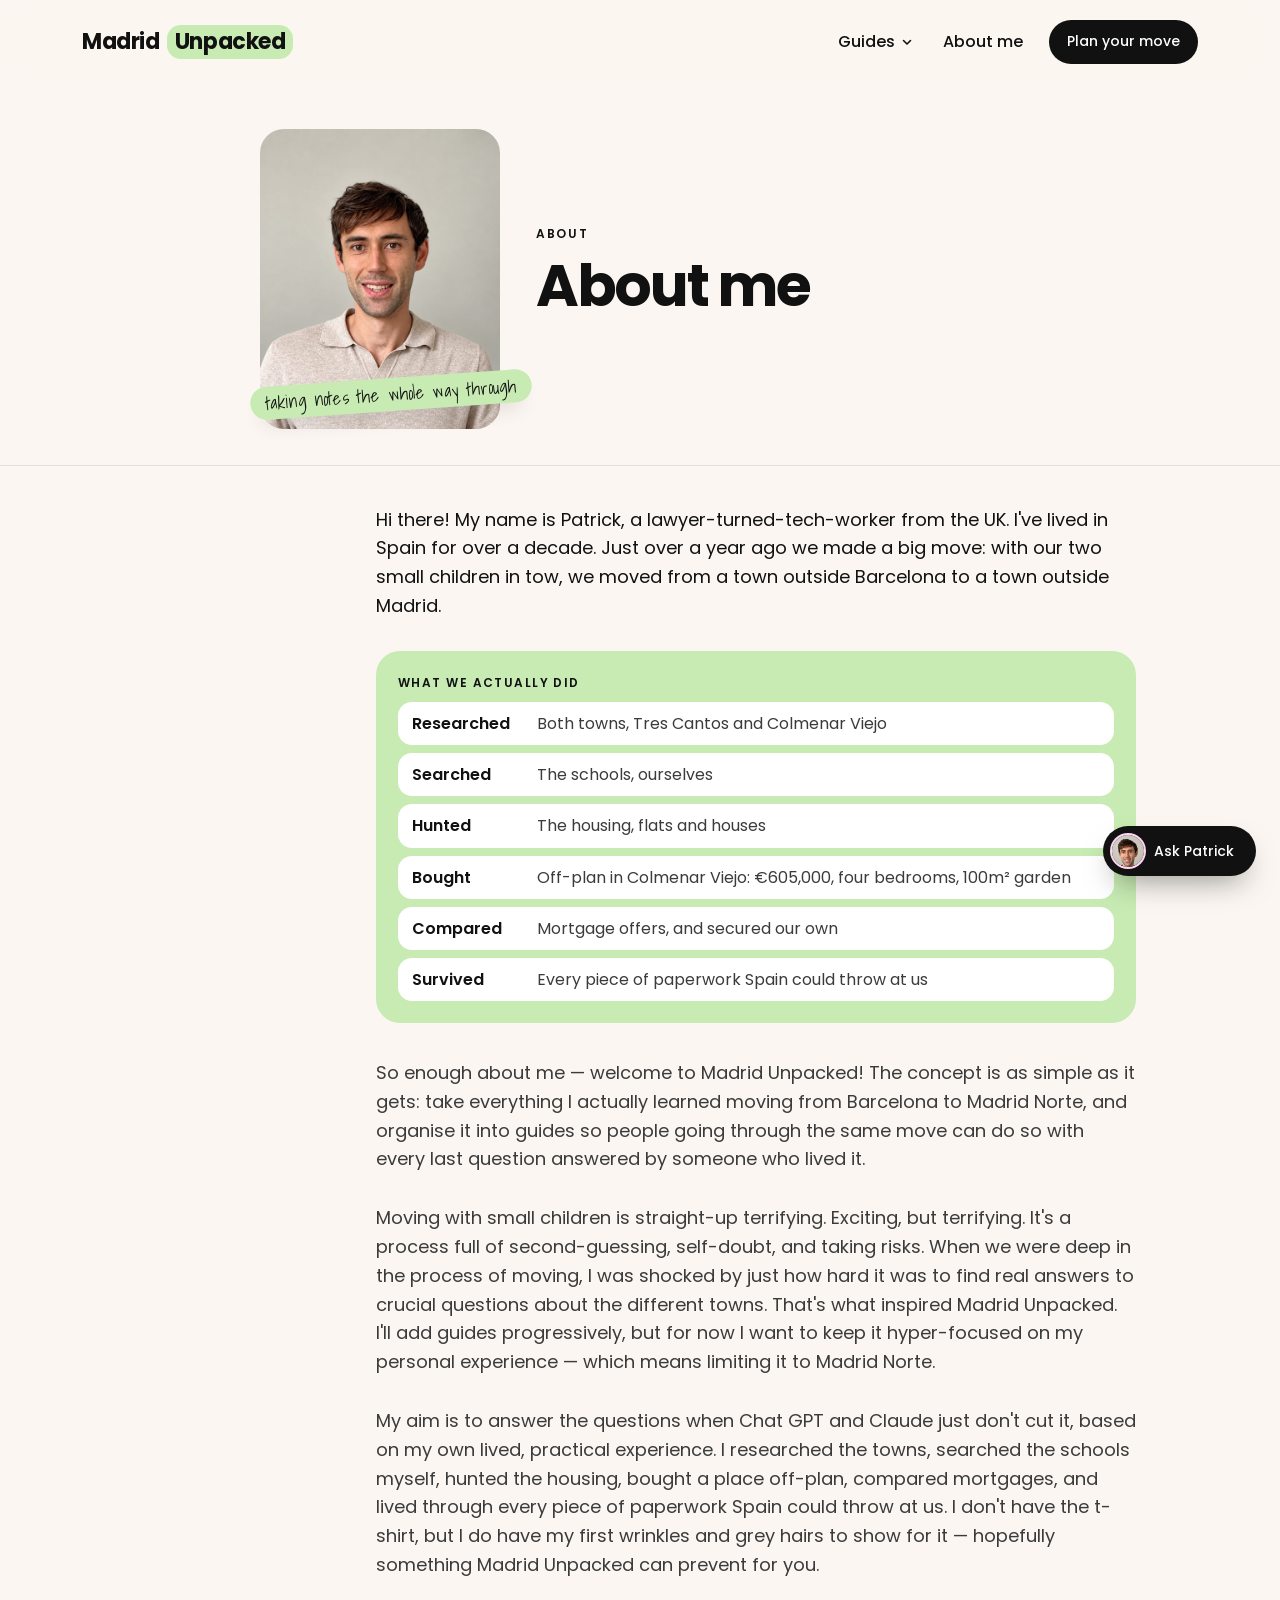
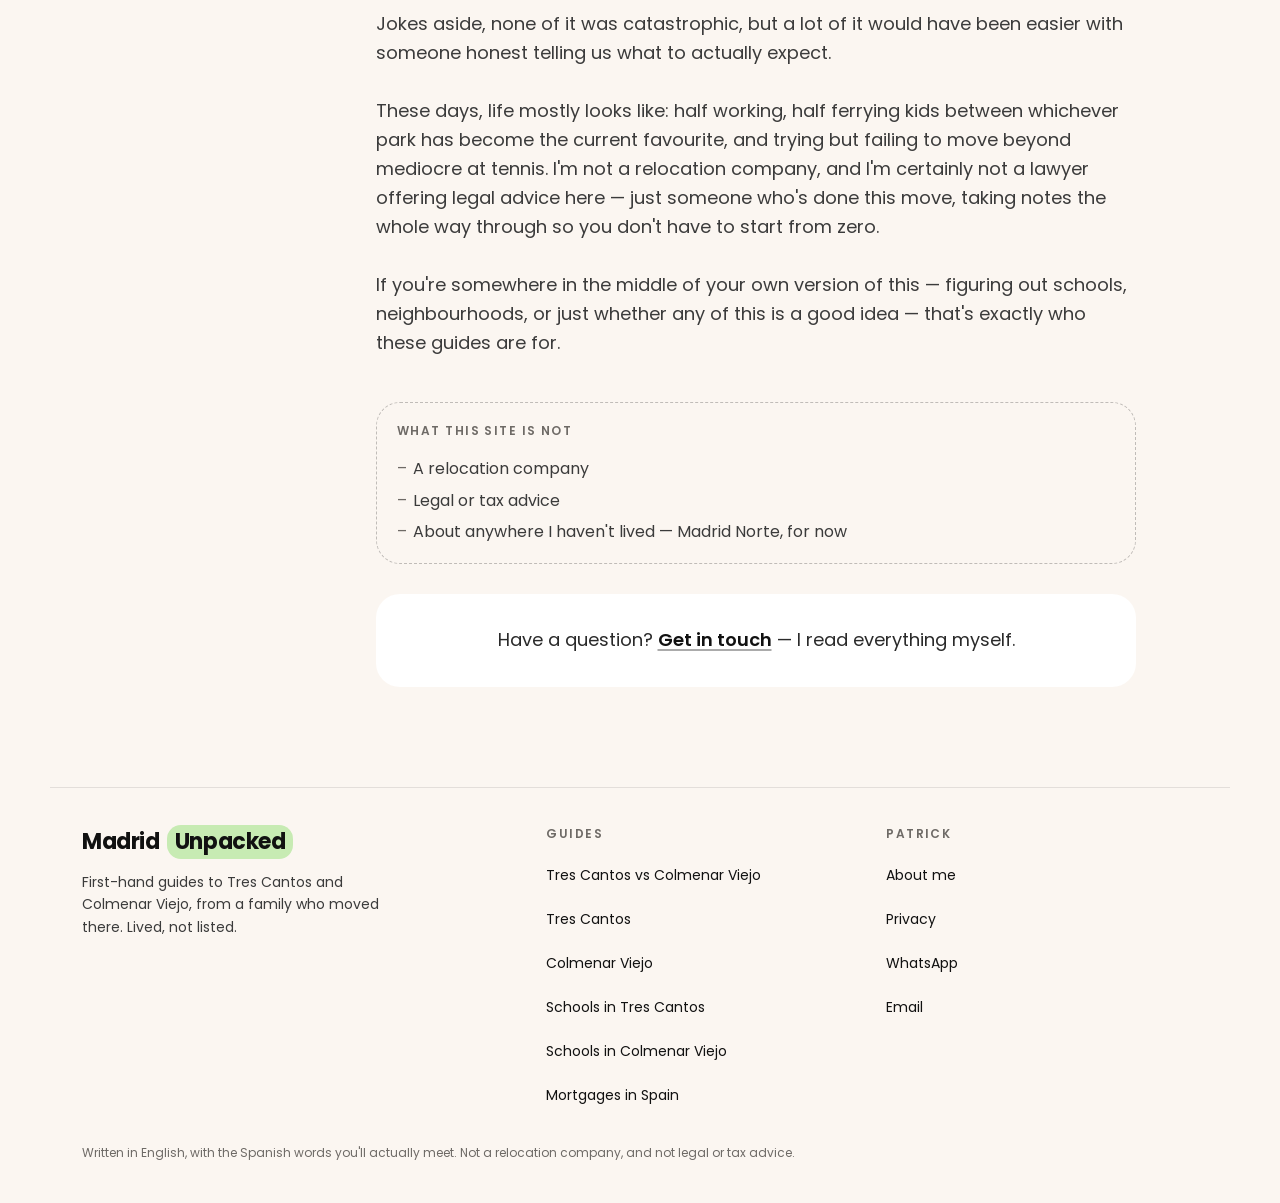
==== commit e8be1db8: "Guides menu: comparison as a featured Start here card - Tres Cantos vs Colmenar Viejo leads the pane" ====
--- a/test/about.html
+++ b/test/about.html
@@ -12,7 +12,7 @@
   <div class="navbar"><div class="nav">
     <a href="./home.html" class="wm">Madrid <i>Unpacked</i></a>
     <div class="nav-links">
-      <div class="gm" data-gm><button type="button" class="gm-btn" aria-expanded="false" aria-controls="gm-about">Guides<svg viewbox="0 0 12 12" aria-hidden="true"><path d="M2.5 4.5 6 8l3.5-3.5" fill="none" stroke="currentColor" stroke-width="1.6" stroke-linecap="round" stroke-linejoin="round"></path></svg></button><div class="gm-panel" id="gm-about" hidden><div class="gm-col"><p class="gm-h">Pick a town</p><a href="./tres-cantos.html" class="gm-item"><i style="background:#F4DFCD"></i><span><b>Tres Cantos</b><small>The planned town: schools, commute, price</small></span></a><a href="./colmenar-viejo.html" class="gm-item"><i style="background:#C7EBB3"></i><span><b>Colmenar Viejo<em>we live here</em></b><small>The pueblo, more house for the money</small></span></a><a href="./compare.html" class="gm-item" data-track="comparison_click"><i style="background:linear-gradient(120deg,#F4DFCD 0 50%,#C7EBB3 50%)"></i><span><b>Tres Cantos vs Colmenar Viejo<em class="em-plain">start here</em></b><small>Nine minutes apart, side by side</small></span></a></div><div class="gm-col"><p class="gm-h">Schools</p><a href="./schools-tres-cantos.html" class="gm-item"><i style="background:#F4DFCD"></i><span><b>Schools in Tres Cantos</b><small>State, concertada and private</small></span></a><a href="./schools-colmenar-viejo.html" class="gm-item"><i style="background:#C7EBB3"></i><span><b>Schools in Colmenar Viejo<em>we live here</em></b><small>Seven schools, neighbourhood by neighbourhood</small></span></a></div><div class="gm-col"><p class="gm-h">Money</p><a href="./mortgages.html" class="gm-item"><i style="background:#fff"></i><span><b>Mortgages in Spain</b><small>What you need saved, and the traps</small></span></a></div><a href="./home.html#guide-catalogue" class="gm-all">See all six guides on the home page →</a><a href="#top" class="gm-all gm-about">About Patrick →</a></div></div>
+      <div class="gm" data-gm><button type="button" class="gm-btn" aria-expanded="false" aria-controls="gm-about">Guides<svg viewbox="0 0 12 12" aria-hidden="true"><path d="M2.5 4.5 6 8l3.5-3.5" fill="none" stroke="currentColor" stroke-width="1.6" stroke-linecap="round" stroke-linejoin="round"></path></svg></button><div class="gm-panel" id="gm-about" hidden><a href="./compare.html" class="gm-feature" data-track="comparison_click" data-place="nav_menu"><span class="gm-feature-eb">Start here</span><b>Tres Cantos vs Colmenar Viejo</b><small>Nine minutes apart, side by side: housing, schools, the commute and everyday life.</small><span class="gm-feature-go">Compare the two towns →</span></a><div class="gm-col"><p class="gm-h">Towns</p><a href="./tres-cantos.html" class="gm-item"><i style="background:#F4DFCD"></i><span><b>Tres Cantos</b><small>The planned town: schools, commute, price</small></span></a><a href="./colmenar-viejo.html" class="gm-item"><i style="background:#C7EBB3"></i><span><b>Colmenar Viejo<em>we live here</em></b><small>The pueblo, more house for the money</small></span></a></div><div class="gm-col"><p class="gm-h">Schools</p><a href="./schools-tres-cantos.html" class="gm-item"><i style="background:#F4DFCD"></i><span><b>Schools in Tres Cantos</b><small>State, concertada and private</small></span></a><a href="./schools-colmenar-viejo.html" class="gm-item"><i style="background:#C7EBB3"></i><span><b>Schools in Colmenar Viejo<em>we live here</em></b><small>Seven schools, neighbourhood by neighbourhood</small></span></a></div><div class="gm-col"><p class="gm-h">Money</p><a href="./mortgages.html" class="gm-item"><i style="background:#fff"></i><span><b>Mortgages in Spain</b><small>What you need saved, and the traps</small></span></a></div><a href="./guides.html" class="gm-all">Browse all guides →</a><a href="#top" class="gm-all gm-about">About Patrick →</a></div></div>
       <a href="#top" class="nav-about">About me</a>
       <a class="b1 sm" href="./home.html#call" data-track="offer_nav_click" aria-label="Plan your move: €150 call"><span class="nav-plan-full">Plan your move</span><span class="nav-plan-short">€150 call</span></a></div>
   <a href="./home.html#call" class="app-call" data-track="offer_nav_click" data-place="mobile_header" aria-label="Plan your move with Patrick">Plan your move</a></div></div>
--- a/test/assets/site.css
+++ b/test/assets/site.css
@@ -6,6 +6,25 @@
 .ask-panel.plan-panel{background:var(--pink)}.plan-panel .ask-head{background:transparent;border-color:rgba(17,17,17,.1)}.plan-panel .plan-price{border-top-color:rgba(17,17,17,.12)}.plan-panel .plan-preview .b1{background:#111;color:#fff}
 @media(min-width:641px){.ask-panel.plan-panel{inset:0!important;margin:auto!important;width:min(460px,calc(100vw - 48px))!important;height:fit-content;max-height:calc(100dvh - 48px)!important;overflow:auto;animation:none}.ask-panel.plan-panel::backdrop{background:rgba(17,17,17,.45)}}
 @media(max-width:640px){.toc{background:var(--paper)!important;-webkit-backdrop-filter:none!important;backdrop-filter:none!important}.compare-topics{display:grid!important;grid-template-columns:1fr 1fr}}
+@media(min-width:1024px){.page:not(#home):not(#about):not(#privacy) .gd-head>*:not(.hw){max-width:1120px!important;margin-left:auto!important;margin-right:auto!important;padding-left:296px!important;padding-right:64px!important;box-sizing:border-box}.page .gd-head+div:not(.sv-wrap):not(.reading-layout),.page .sv-wrap,.page .pk-wrap{max-width:1120px!important;margin-left:auto!important;margin-right:auto!important;padding-left:296px!important;padding-right:64px!important;box-sizing:border-box}}
+@media(min-width:1024px){.reading-block{padding-left:0!important;padding-right:0!important;max-width:none!important;margin-left:0!important;margin-right:0!important}}
+@media(min-width:1024px){.reading-article h2{padding-right:52px}.reading-article .desktop-section-tools{position:relative;height:0;margin:0!important;padding:0!important;border-bottom:0!important}.reading-article .desktop-section-tools[open]{height:auto;margin:0 0 16px!important;padding:52px 0 8px!important;border-bottom:1px solid var(--hair)!important}.reading-article .desktop-section-tools>summary{position:absolute;right:52px;top:-52px;width:38px;height:38px;min-height:38px;padding:0;box-sizing:border-box;border:1px solid var(--hair-2);border-radius:50%;background:#fff;font-size:0;list-style:none;display:flex;align-items:center;justify-content:center}.reading-article .desktop-section-tools>summary::-webkit-details-marker{display:none}.reading-article .desktop-section-tools>summary::before{content:'↗';font-size:17px;line-height:1}.reading-article .desktop-section-tools>summary:hover,.reading-article .desktop-section-tools[open]>summary{background:var(--ink);color:#fff;border-color:var(--ink)}.reading-article .desktop-section-tools[open]{padding-top:0!important}.reading-article .desktop-section-tools .reader-utility{margin:0;padding:0;border-bottom:0}.reading-article h2.bookmark-heading{padding-right:104px!important}.reading-layout .chapter-actions a{display:none}}
+.finish-more{font-size:14px;margin:12px 0 0;display:flex;flex-wrap:wrap;gap:2px 16px;align-items:center}.finish-more a{min-height:36px}.finish-more a{color:inherit}
+.library-photo{display:block;aspect-ratio:16/9;border-radius:16px;background-position:center;background-size:cover;margin:0 0 16px}
+/* Planner off: slim reading strip */
+.no-move-planner .personal-reading:not([hidden]){display:grid;grid-template-columns:1fr auto;align-items:center;column-gap:8px}.no-move-planner .personal-reading>h2,.no-move-planner .personal-reading>button{grid-row:1}.no-move-planner .personal-reading>button{min-height:36px!important;padding:6px 12px!important;font-size:13px!important;border-radius:999px!important}.no-move-planner .personal-reading>:not(h2):not(button){grid-column:1/-1}.no-move-planner .resume-card:not([hidden]){display:grid;grid-template-columns:1fr auto;align-items:center;gap:2px 12px}.no-move-planner .resume-heading{grid-column:1/-1;display:flex;justify-content:space-between;align-items:center;margin:0}.no-move-planner .resume-heading b{font-size:11px;letter-spacing:.06em;text-transform:uppercase;color:var(--dim)}.no-move-planner .resume-card p{margin:0!important;min-width:0}.no-move-planner .resume-card p span:empty{display:none}.no-move-planner .resume-link{font-size:14px;white-space:nowrap;margin:0}
+
+.no-move-planner .personal-reading{background:#fff;border:1px solid var(--hair);border-radius:18px;padding:14px 16px!important;margin:0 0 20px}.no-move-planner .personal-reading h2{font-size:12px!important;line-height:1.4!important;letter-spacing:.08em;text-transform:uppercase;color:var(--dim);font-weight:600;margin:0 0 10px!important;padding:0!important}.no-move-planner .personal-reading .text-button{border:0!important;background:none!important;min-height:32px!important;padding:4px 0!important;text-decoration:underline;font-size:13px!important}.no-move-planner .personal-reading>button{min-height:40px;padding:8px 14px;font-size:14px}.no-move-planner .resume-card{margin:12px 0 0!important;padding:12px 14px!important;border-radius:14px}.no-move-planner .resume-card p strong{font-size:16px}
+.no-move-planner .personal-reading .resume-card{border:0!important;box-shadow:none!important;background:none!important;padding:8px 0 0!important;margin:8px 0 0!important;border-top:1px solid var(--hair)!important;border-radius:0!important}
+.no-move-planner .move-card,.no-move-planner .move-section-action,.no-move-planner .guide-finish [data-open-move],.no-move-planner .guide-finish [data-move-town],.no-move-planner .move-dialog{display:none!important}
+body:has(#guides.page.active) .saved-fab{display:none!important}
+/* Guides workspace: one personal panel */
+.move-card .personal-reading:not([hidden]){display:grid;grid-template-columns:1fr auto;align-items:center;column-gap:8px}.move-card .personal-reading>h2,.move-card .personal-reading>button{grid-row:1}.move-card .personal-reading>button{min-height:36px!important;padding:6px 12px!important;font-size:13px!important;border-radius:999px!important}.move-card .personal-reading>:not(h2):not(button){grid-column:1/-1}.move-card .resume-card:not([hidden]){display:grid;grid-template-columns:1fr auto;align-items:center;gap:2px 12px}.move-card .resume-heading{grid-column:1/-1;display:flex;justify-content:space-between;align-items:center;margin:0}.move-card .resume-heading b{font-size:11px;letter-spacing:.06em;text-transform:uppercase;color:var(--dim)}.move-card .resume-card p{margin:0!important;min-width:0}.move-card .resume-card p span:empty{display:none}.move-card .resume-link{font-size:14px;white-space:nowrap;margin:0}
+.has-move-card .saved-fab{display:none!important}
+.move-card .personal-reading{border:0;border-top:1px solid var(--hair);border-radius:0;padding:16px 0 0!important;margin:16px 0 0}.move-card .personal-reading h2{font-size:12px!important;line-height:1.4!important;letter-spacing:.08em;text-transform:uppercase;color:var(--dim);font-weight:600;margin:0 0 10px!important;padding:0!important}.move-card .text-button{border:0!important;background:none!important;min-height:32px!important;padding:4px 0!important;text-decoration:underline;font-size:13px!important}.move-card .personal-reading>button{min-height:40px;padding:8px 14px;font-size:14px}.move-card .resume-card{margin:12px 0 0!important;padding:12px 14px!important;border-radius:14px}.move-card .resume-card p strong{font-size:16px}
+@media(max-width:640px){#guides .gd-head{padding-top:24px!important;padding-bottom:20px!important}#guides .gd-head h1{font-size:36px!important;line-height:1.05!important;margin-bottom:8px!important}#guides .gd-head p{font-size:15px!important;margin-bottom:0!important}.move-card{position:relative!important;top:auto!important;padding:16px!important;border-radius:20px!important;margin:0 0 20px!important}.move-card h2{font-size:20px!important;line-height:1.2;padding-right:110px}.move-card-summary{margin:4px 0 0!important;padding-right:0}.move-card .move-mobile-open{position:absolute;top:12px;right:12px;min-height:36px!important;padding:6px 14px!important;font-size:13px!important;border-radius:999px!important;margin:0!important}.move-card .move-next{margin:12px 0 0!important;padding:14px!important}.move-card .move-next a{font-size:17px!important;padding:6px 0!important}.move-card .move-next p{font-size:14px!important}.move-card .move-mobile-start .move-priorities{margin-top:12px}}
+@media screen{.visit-planner:not([open]){display:none}}.visit-entry{display:block}.visit-entry[hidden]{display:none}.visit-card{display:block;height:100%;box-sizing:border-box;padding:24px;border-radius:24px;border:1.5px dashed #111;background:#fff;color:var(--ink);text-decoration:none}.visit-card small{font-size:13px}.visit-card h2{font-size:24px;line-height:1.2;margin:12px 0}.visit-card p{font-size:15px;margin:0 0 16px}.visit-card-cta{font-weight:600}.visit-card-progress{display:block;margin-top:10px;font-size:13px;font-weight:600;color:var(--dim)}.visit-card-progress:empty{display:none}.visit-planner{scroll-margin-top:calc(var(--navh,64px) + 12px)}.finish-visit{font-size:14px;margin:10px 0 0}.finish-visit a{color:inherit}.visit-progress-link{grid-column:1/-1;display:flex;justify-content:space-between;font-size:14px;font-weight:600;padding:10px 0 0;margin-top:8px;border-top:1px solid var(--hair);color:var(--ink);text-decoration:none}.visit-progress-link[hidden]{display:none}
+.guides-end{display:flex;gap:16px;align-items:flex-start;margin:32px 0 8px;padding:20px;border-radius:24px;background:var(--pink)}.guides-end-av{display:block;width:56px;height:56px;border-radius:50%;flex-shrink:0;border:2px solid #fff}.guides-end .guides-end-title{font-weight:700;font-size:20px;line-height:1.25;margin:0 0 6px!important;letter-spacing:-.02em}.guides-end p{margin:0 0 14px;font-size:15px;line-height:1.5}.guides-end-actions{display:flex;flex-wrap:wrap;gap:8px}.guides-end-about{display:inline-block;margin-top:12px;font-size:14px;color:inherit}@media(max-width:400px){.guides-end{flex-direction:column;gap:12px}}
 
 
   :root{--paper:#FBF6F1;--ink:#111;--dim:#3B3B3B;--dimmer:#6E6A66;--green:#C7EBB3;--peach:#F4DFCD;--pink:#FFD5F8;--hair:rgba(17,17,17,.1);--hair-2:rgba(17,17,17,.2)}
@@ -418,10 +437,10 @@
   .gm-btn svg{width:12px;height:12px;transition:transform .18s ease}
   .gm-btn[aria-expanded="true"] svg{transform:rotate(180deg)}
   .gm-btn[aria-expanded="true"]{background:#fff;box-shadow:inset 0 0 0 1.5px var(--ink);border-radius:100px;padding:11px 14px}
-  .gm-panel{position:absolute;right:-120px;top:calc(100% + 10px);z-index:50;width:min(800px,calc(100vw - 32px));background:#fff;border-radius:24px;padding:22px;display:grid;grid-template-columns:1fr 1fr;gap:6px 22px;box-shadow:0 30px 60px -28px rgba(17,17,17,.4),0 2px 8px rgba(17,17,17,.06);animation:gmIn .16s ease-out}
+  .gm-panel{position:absolute;right:-120px;top:calc(100% + 10px);z-index:50;width:min(880px,calc(100vw - 32px));background:#fff;border-radius:24px;padding:22px;display:grid;grid-template-columns:repeat(3,minmax(0,1fr));gap:6px 18px;box-shadow:0 30px 60px -28px rgba(17,17,17,.4),0 2px 8px rgba(17,17,17,.06);animation:gmIn .16s ease-out}
   .gm-panel[hidden]{display:none}
   @keyframes gmIn{from{opacity:0;transform:translateY(-4px)}to{opacity:1;transform:none}}
-  .gm-col:nth-child(1){grid-row:span 2}
+  .gm-panel a.gm-about{grid-column:3;text-align:right;display:block!important;margin-left:-18px!important;padding-left:18px!important;border-top:1px solid var(--hair)!important;margin-top:8px!important;padding-top:14px!important}.gm-panel a.gm-all:not(.gm-about){grid-column:1/3}@media(max-width:760px){.gm-panel a.gm-all:not(.gm-about),.gm-panel a.gm-about{grid-column:1/-1;text-align:left}.gm-panel a.gm-about{border-top:0!important;margin-top:0!important;padding-top:6px!important}}.gm-panel a.gm-feature{display:grid!important}.gm-feature{grid-column:1/-1;display:grid;grid-template-columns:1fr auto;grid-template-areas:'eb go' 'b go' 's go';align-items:center;column-gap:24px;margin:0 0 10px;padding:20px 22px;border-radius:18px;background:linear-gradient(120deg,var(--peach) 0 50%,var(--green) 50%);color:var(--ink);text-decoration:none}.gm-feature-eb{grid-area:eb;font-size:12px;font-weight:600;letter-spacing:.12em;text-transform:uppercase}.gm-feature b{grid-area:b;font-size:22px;font-weight:700;letter-spacing:-.02em;line-height:1.2;margin:4px 0}.gm-feature small{grid-area:s;font-size:14px;line-height:1.45;color:var(--ink);opacity:.8}.gm-feature-go{grid-area:go;white-space:nowrap;font-size:14px;font-weight:600;background:var(--ink);color:#fff;border-radius:100px;padding:11px 18px}.gm-feature[aria-current=page] .gm-feature-go{background:#fff;color:var(--ink);box-shadow:inset 0 0 0 1.5px var(--ink)}.gm-feature:hover .gm-feature-go{background:#000}.gm-feature[aria-current=page]:hover .gm-feature-go{background:#fff}.gm-feature:focus-visible{outline:2px solid var(--ink);outline-offset:3px}@media(max-width:760px){.gm-feature{grid-template-columns:1fr;grid-template-areas:'eb' 'b' 's' 'go';row-gap:2px;padding:16px;margin-bottom:6px}.gm-feature b{font-size:19px}.gm-feature-go{justify-self:start;margin-top:10px;padding:9px 16px}}
   .gm-h{font-size:12px;font-weight:600;letter-spacing:.12em;text-transform:uppercase;color:var(--dimmer);margin:4px 10px 8px}
   .gm-item{display:flex;gap:12px;align-items:flex-start;padding:10px;border-radius:24px;color:var(--ink);min-height:44px}
   .gm-item:hover,.gm-item:focus-visible{background:var(--paper)}
@@ -487,6 +506,19 @@
     .tbl tbody td[data-l]:not(:first-child)::before{content:attr(data-l);display:block;font-size:12px;font-weight:600;letter-spacing:.1em;text-transform:uppercase;color:var(--dimmer);margin-bottom:2px}
     .tbl.towns-tbl tbody td:nth-child(2)::before{display:inline-block;background:var(--peach);color:#111;border-radius:100px;padding:2px 8px;margin:0 0 4px}
     .tbl.towns-tbl tbody td:nth-child(3)::before{display:inline-block;background:var(--green);color:#111;border-radius:100px;padding:2px 8px;margin:4px 0 4px}
+    /* towns table: side-by-side town columns on phones */
+    .tbl.towns-tbl{padding:12px 16px 6px}
+    .tbl.towns-tbl thead{display:block}
+    .tbl.towns-tbl thead tr{display:grid;grid-template-columns:1fr 1fr;gap:8px;padding:0 0 6px}
+    .tbl.towns-tbl thead th{display:block;padding:0;border:0}
+    .tbl.towns-tbl thead th:first-child{display:none}
+    .tbl.towns-tbl thead th span{display:block;text-align:center;border-radius:12px;padding:10px 12px;font-size:15px;font-weight:700;letter-spacing:0;text-transform:none;color:var(--ink)}
+    .tbl.towns-tbl tbody tr{display:grid;grid-template-columns:1fr 1fr;gap:8px;padding:12px 0 14px}
+    .tbl.towns-tbl tbody td:first-child{grid-column:1/-1;font-size:15px;padding:0 0 2px}
+    .tbl.towns-tbl tbody td:nth-child(2),.tbl.towns-tbl tbody td:nth-child(3){padding:12px;border-radius:12px;color:var(--ink);font-size:14px;line-height:1.5;overflow-wrap:break-word;hyphens:auto}
+    .tbl.towns-tbl tbody td:nth-child(2){background:var(--peach)}
+    .tbl.towns-tbl tbody td:nth-child(3){background:var(--green)}
+    .tbl.towns-tbl tbody td[data-l]:not(:first-child)::before{display:none}
   }
   /* ask sheet on phones */
   #ask-backdrop{position:fixed;inset:0;background:rgba(17,17,17,.35);z-index:39;display:none}
@@ -544,7 +576,7 @@
 @keyframes chapterGlow{0%,35%{background:var(--peach)}100%{background:transparent}}
 .chapter-highlight{animation:chapterGlow 1.4s ease-out;border-radius:8px}
 .toc a.on{box-shadow:inset 0 0 0 2px #111;font-weight:600}
-.toc-mobile{display:none;position:relative;width:100%;max-width:760px;margin:0 auto}
+.toc-mobile{display:none;position:relative;width:100%;max-width:760px;margin:0 auto}.toc.past-end{opacity:0;pointer-events:none;transform:translateY(-8px)}@media(prefers-reduced-motion:no-preference){.toc{transition:opacity .2s,transform .2s}}
 .toc-mobile summary{cursor:pointer;min-height:44px;display:flex;align-items:center;justify-content:space-between;gap:16px;font-size:14px;font-weight:600;list-style:none}
 .toc-mobile summary::-webkit-details-marker{display:none}
 .toc-mobile summary::after{content:'⌄';font-size:20px}.toc-mobile[open] summary::after{content:'⌃'}
@@ -574,7 +606,7 @@
 @media(max-width:640px){
   body{--mobile-bottom:calc(72px + env(safe-area-inset-bottom,0px))}
   .page{padding-bottom:var(--mobile-bottom)}
-  .navbar,.navbar.hide{transform:none!important}
+  .navbar{transition:transform .25s ease}.navbar.hide{transform:translateY(-100%)}
   .navbar .nav{min-height:60px;padding:10px 18px!important;gap:12px}
   .navbar .wm{font-size:18px!important;letter-spacing:-.04em;white-space:nowrap}
   .navbar .nav-links{display:none!important}
@@ -607,10 +639,10 @@
 .resume-card{padding:20px;border-radius:20px;background:var(--green);margin-bottom:24px}.resume-card[hidden]{display:none}.resume-card p{margin:4px 0 12px}.resume-card a{font-weight:600}.resume-card button{margin-left:16px}
 .compare-topics{margin:0 0 24px}.chapter-actions{display:flex;flex-wrap:wrap;align-items:center;gap:12px;margin:28px 0 36px;padding-top:16px;border-top:1px solid var(--hair)}.chapter-actions button,.chapter-actions a{font:inherit;font-size:14px;min-height:44px;padding:10px 12px;border:1px solid var(--hair-2);border-radius:12px;background:#fff;color:var(--ink);text-decoration:none;cursor:pointer}.chapter-actions{display:none}
 .pk-step-controls,.pk-step-label,.pk-review{display:none}
-.pk-step-controls button[hidden]{display:none!important}.resume-card.wrap{max-width:760px;margin:0 auto 24px}
+.pk-step-controls button[hidden]{display:none!important}.pk.wizard .pk-step-controls[hidden]{display:none!important}.resume-card.wrap{max-width:760px;margin:0 auto 24px}
 .guide-filters[hidden]{display:none}
-.chapter-actions>*{min-width:0;overflow-wrap:anywhere}
-@media(max-width:640px){.guide-grid{grid-template-columns:1fr}.library-card{padding:20px}.chapter-actions{display:flex}.chapter-actions>*{flex:1;text-align:center}.pk.wizard fieldset{display:none}.pk.wizard fieldset.step-active{display:block}.pk.wizard .pk-step-controls{display:flex;justify-content:space-between;gap:12px;margin:16px 0}.pk.wizard .pk-step-label{display:block;font-size:13px;font-weight:600}.pk.wizard .pk-out,.pk.wizard .pk-edit{display:none}.pk.wizard.show-result .pk-out,.pk.wizard.show-result .pk-edit{display:block}.pk.wizard .pk-review{display:block}.pk-review p{font-size:14px;padding:8px 0;margin:0;border-bottom:1px solid var(--hair)}.pk-review[hidden]{display:none!important}.pk-step-controls button{min-height:44px}.pk-step-controls button:disabled{opacity:.45;cursor:default}.compare-topics a{flex:1;text-align:center}.guide-filters{position:sticky;top:var(--navh);background:var(--paper);padding:10px 0;z-index:10}}
+.chapter-actions>*{min-width:0;overflow-wrap:anywhere}.ca-short{display:none}
+@media(max-width:640px){.guide-grid{grid-template-columns:1fr}.library-card{padding:20px}.chapter-actions{display:flex}.chapter-actions>*{flex:1;text-align:center}.pk.wizard fieldset{display:none}.pk.wizard fieldset.step-active{display:block}.pk.wizard .pk-step-controls{display:flex;justify-content:space-between;gap:12px;margin:16px 0}.pk.wizard .pk-step-label{display:block;font-size:13px;font-weight:600}.pk.wizard .pk-out,.pk.wizard .pk-edit{display:none}.pk.wizard.show-result .pk-out{display:block}.pk.wizard.show-result .pk-edit{display:flex}.pk.wizard .pk-review{display:block}.pk.wizard .pk-progress{display:none}.pk-review p{font-size:14px;padding:8px 0;margin:0;border-bottom:1px solid var(--hair)}.pk-review[hidden]{display:none!important}.pk-step-controls button{min-height:44px}.pk-step-controls button:disabled{opacity:.45;cursor:default}.compare-topics a{flex:1;text-align:center}.guide-filters{position:sticky;top:var(--navh);background:var(--paper);padding:10px 0;z-index:10}}
 @media print{.guide-filters,.resume-card,.chapter-actions,.compare-topics,.pk-step-controls,.pk-step-label,.pk-review{display:none!important}.library-card[hidden]{display:block}}
 
 
@@ -619,7 +651,7 @@
 .visit-checklist{margin-top:36px;padding:24px;background:var(--peach);border-radius:24px}.visit-checklist label{display:flex;gap:12px;align-items:flex-start;min-height:44px;padding:12px 0;cursor:pointer;border-bottom:1px solid var(--hair)}.visit-checklist input{width:22px;height:22px;flex-shrink:0;accent-color:var(--ink);margin-top:3px}.visit-checklist small{display:block;margin-top:4px;font-size:13px}.visit-checklist input:checked+span b{text-decoration:line-through}.visit-checklist [hidden]{display:none}.visit-progress{font-size:14px;font-weight:600}
 .picker-next{margin-top:20px;padding-top:16px;border-top:1px solid var(--hair)}.picker-next ol{padding-left:24px;margin:8px 0}.picker-next a{display:inline-block;min-height:44px;padding:9px 0;text-decoration:underline;text-underline-offset:3px;font-size:14px}
 .ask-write{width:100%;margin:16px 0;text-align:left}.ask-write[hidden]{display:none}
-@media(max-width:640px){.path-grid{grid-template-columns:1fr}.visit-checklist{padding:20px}.ask-panel .ask-head{flex-shrink:0}.ask-body{overflow-wrap:break-word}.pk-opts label,.pk-opts label span{max-width:100%;white-space:normal}.app-page-label{min-width:0;overflow-wrap:break-word}.chapter-actions>*{flex-basis:100%}}
+@media(max-width:640px){.path-grid{grid-template-columns:1fr}.visit-checklist{padding:20px}.ask-panel .ask-head{flex-shrink:0}.ask-body{overflow-wrap:break-word}.pk-opts label,.pk-opts label span{max-width:100%;white-space:normal}.app-page-label{min-width:0;overflow-wrap:break-word}.chapter-actions>*{flex-basis:0}.chapter-actions>button{flex:0 0 auto}.ca-full{display:none}.ca-short{display:inline}}
 @media(max-width:350px){.navbar .wm{font-size:16px!important}.app-page-label{font-size:10px}.mobile-tabs{padding-left:4px;padding-right:4px}.mobile-tab{font-size:10px}}
 @media print{.visit-checklist button,.ask-write{display:none!important}.path-grid{display:block}}
 
@@ -711,9 +743,9 @@
 
 
 .picker-start{margin-top:18px;min-height:48px}
-.comparison-pair{display:grid;grid-template-columns:repeat(2,minmax(0,1fr));gap:14px;margin:0 0 18px}.comparison-town{padding:22px;border-radius:20px;background:var(--peach)}.comparison-town.cv{background:var(--green)}.comparison-town h3{font-size:22px;margin:0 0 14px}.comparison-town dl{margin:0}.comparison-town dl div{padding:10px 0;border-top:1px solid var(--hair)}.comparison-town dt{font-size:11px;font-weight:600;text-transform:uppercase;letter-spacing:.07em}.comparison-town dd{font-size:14px;line-height:1.6;margin:4px 0 0}.comparison-detail{margin:0 0 32px;background:#fff;padding:14px 18px;border-radius:16px}.comparison-detail>summary{cursor:pointer;min-height:44px;font-size:14px;font-weight:600}.comparison-detail[open]>summary{margin-bottom:16px}
+.fw-list{display:flex;flex-direction:column;gap:12px;margin:0 0 44px}.fw-item{background:#fff;border-radius:20px;padding:18px 20px}.fw-item h3{font-size:16px;font-weight:600;margin:0 0 10px;line-height:1.35}.fw-item ul{list-style:none;margin:0;padding:0}.fw-item li{display:flex;align-items:center;justify-content:space-between;gap:12px;padding:9px 0;border-top:1px solid var(--hair);font-size:14px;line-height:1.45}.fw-item li span{min-width:0}.fw-pill{flex-shrink:0;font-size:13px;font-weight:600;border-radius:100px;padding:4px 10px;white-space:nowrap}.fw-pill.tc{background:var(--peach)}.fw-pill.cv{background:var(--green)}.fw-pill.either{background:linear-gradient(120deg,var(--peach) 0 50%,var(--green) 50%)}.fw-note{font-size:13px;color:var(--dim);margin:8px 0 0;line-height:1.5}.fw-item ul+.fw-note{padding-top:8px;border-top:1px solid var(--hair)}.fw-picker{font-size:14px;font-weight:600;color:var(--ink);padding:6px 2px}.comparison-detail>summary{display:flex;align-items:center;gap:8px;list-style:none}.comparison-detail>summary::-webkit-details-marker{display:none}.comparison-detail>summary::before{content:'▸';font-size:13px}.comparison-detail[open]>summary::before{content:'▾'}.sbs-sticky{display:none}.short-answer{margin:22px 0 24px}.sa-lbl{font-size:12px;font-weight:600;letter-spacing:.14em;text-transform:uppercase;margin:0 0 10px}.sa-grid{display:grid;grid-template-columns:1fr 1fr;gap:12px}.sa{margin:0;padding:16px 18px;border-radius:18px;background:rgba(255,255,255,.62);display:flex;flex-direction:column;gap:4px;font-size:15px;line-height:1.45}.sa b{font-size:17px;display:flex;align-items:center;gap:8px}.sa b::before{content:'';width:10px;height:10px;border-radius:50%;box-shadow:inset 0 0 0 1px rgba(17,17,17,.15)}.sa.tc b::before{background:#E9B892}.sa.cv b::before{background:#8FD46B}.sa-both{display:inline-block;margin-top:12px;font-size:14px;font-weight:600;color:var(--ink);text-underline-offset:3px}.gd-head .hero-meta{font-size:13px;color:var(--ink);opacity:.8;margin:14px 0 0}.gd-head .hero-meta a{color:inherit}.gd-head .hero-note{font-size:12px;color:var(--ink);opacity:.65;margin:4px 0 0}.fm-label{color:var(--dim)}.share .corrections{flex-basis:100%}@media(max-width:640px){.sa-grid{grid-template-columns:1fr;gap:8px}.sa{padding:12px 14px;font-size:14px}.sa b{font-size:16px}.short-answer{margin:18px 0 20px}.gd-head .hero-note{display:none}#compare .sv .guide-summary,#compare .sv .sv-go,#compare .sv .gd-meta,#compare .sv .guide-update,#compare .sv .gd-by{display:none}#compare .sv dl{margin-top:0;margin-bottom:0}#compare .sv dl>div:last-child{margin-bottom:0;padding-bottom:0}#compare .compare-topics{display:none!important}.chapter-actions a[data-reader-link]::after{display:none!important}.sbs-sticky{display:grid;grid-template-columns:1fr 1fr;gap:8px;position:fixed;left:0;right:0;z-index:19;padding:6px 16px 8px;background:var(--paper);border-bottom:1px solid var(--hair);opacity:0;pointer-events:none;transform:translateY(-6px);transition:opacity .15s,transform .15s}.sbs-sticky.on{opacity:1;transform:none}.sbs-sticky span{text-align:center;border-radius:10px;padding:6px 8px;font-size:13px;font-weight:700}.sbs-sticky .tc{background:var(--peach)}.sbs-sticky .cv{background:var(--green)}.fw-item{padding:16px}.fw-item li{font-size:14px}#compare [data-mark-read],#compare .completion-status{display:none!important}#compare .finish-more{display:grid;grid-template-columns:1fr 1fr;gap:8px}#compare .finish-more .fm-label{grid-column:1/-1}#compare .finish-more a{display:flex;align-items:center;min-height:52px;padding:10px 12px;border-radius:12px;background:rgba(255,255,255,.6);text-decoration:none;font-weight:600;line-height:1.3}#compare .guide-finish>h3{margin-top:0}#compare .guide-finish{padding-top:22px}#compare .share .corrections{font-size:12px;margin:12px 0 0;padding-top:12px;border-top:1px solid var(--hair);width:100%}}@media print{.sbs-sticky{display:none!important}}.picker-dialog .pk.wizard fieldset{display:none}.picker-dialog .pk.wizard fieldset.step-active{display:block}.picker-dialog .pk.wizard .pk-step-controls{display:flex;justify-content:space-between;gap:12px;margin:16px 0}.picker-dialog .pk.wizard .pk-step-label{display:block;font-size:13px;font-weight:600}.picker-dialog .pk.wizard .pk-out,.picker-dialog .pk.wizard .pk-edit{display:none}.picker-dialog .pk.wizard.show-result .pk-out{display:block}.picker-dialog .pk.wizard.show-result .pk-edit{display:flex}.picker-dialog .pk.wizard .pk-review{display:block}.picker-dialog .pk.wizard .pk-progress{display:none}.picker-dialog .pk-review p{font-size:14px;padding:8px 0;margin:0;border-bottom:1px solid var(--hair)}.picker-dialog .pk-review[hidden]{display:none!important}.picker-dialog .pk-step-controls button{min-height:44px}.picker-dialog .pk-step-controls button:disabled{opacity:.45;cursor:default}.picker-dialog{border:0;padding:0;margin:auto;background:#fff;color:var(--ink);width:min(560px,calc(100vw - 32px));max-height:min(86dvh,780px);border-radius:24px;overflow:auto;overscroll-behavior:contain;box-shadow:0 24px 64px rgba(17,17,17,.22)}.picker-dialog::backdrop{background:rgba(17,17,17,.38)}.picker-dialog[open]{animation:pkIn .22s cubic-bezier(.2,.7,.3,1)}@keyframes pkIn{from{opacity:0;transform:translateY(12px) scale(.98)}to{opacity:1;transform:none}}.picker-dialog .pk{background:transparent;border-radius:0;padding:28px 28px 24px}.picker-dialog .pk .lbl{padding-right:44px}.picker-dialog .pk[hidden]{display:none}.pk-close{position:absolute;top:14px;right:14px;z-index:2;width:40px;height:40px;border-radius:50%;border:1px solid var(--hair-2);background:#fff;font-size:22px;line-height:1;cursor:pointer;color:var(--ink)}.pk-intro{padding:36px 28px 26px;background:linear-gradient(120deg,var(--peach) 0 50%,var(--green) 50%)}.pk-intro[hidden]{display:none}.pk-intro-eb{font-size:12px;font-weight:600;letter-spacing:.12em;text-transform:uppercase;margin:0 0 8px}.pk-intro h2:focus{outline:none}.pk-intro h2{font-size:28px;line-height:1.15;letter-spacing:-.03em;margin:0 0 10px;padding-right:40px}.pk-intro>p{font-size:15px;line-height:1.55;margin:0 0 20px;color:var(--ink)}.pk-intro-actions{display:flex;align-items:center;gap:16px;flex-wrap:wrap}.pk-skip{font:inherit;font-size:14px;font-weight:600;background:none;border:0;padding:12px 4px;text-decoration:underline;text-underline-offset:3px;cursor:pointer;color:var(--ink)}.pk-intro .pk-intro-note{font-size:13px;color:var(--dim);margin:16px 0 0}.pk-fab{position:fixed;left:24px;bottom:24px;z-index:80;display:flex;align-items:center;gap:10px;min-height:48px;padding:8px 18px 8px 10px;border-radius:100px;border:1px solid var(--hair-2);background:#fff;color:var(--ink);font:inherit;font-size:14px;font-weight:600;box-shadow:0 8px 24px rgba(17,17,17,.14);cursor:pointer}.pk-fab[hidden]{display:none}.pk-fab{transition:opacity .2s,transform .2s}.pk-fab.pk-away{opacity:0;transform:translateY(8px);pointer-events:none}.pk-fab i,.toc-picker i{flex-shrink:0;width:28px;height:28px;border-radius:50%;background:linear-gradient(120deg,var(--peach) 0 50%,var(--green) 50%);box-shadow:inset 0 0 0 1px rgba(17,17,17,.08)}.pk-fab[data-type=tc] i,.toc-picker[data-type=tc] i{background:var(--peach)}.pk-fab[data-type=cv] i,.toc-picker[data-type=cv] i{background:var(--green)}body:has(dialog[open]) .pk-fab{visibility:hidden}.pk-fab:focus-visible,.toc-picker:focus-visible{outline:2px solid var(--ink);outline-offset:3px}.pk-arrive{animation:pkArrive .5s cubic-bezier(.3,1.4,.5,1)}@keyframes pkArrive{0%{transform:scale(.85)}60%{transform:scale(1.06)}100%{transform:none}}.toc-picker{display:none}@media(min-width:1024px){.pk-fab{display:none!important}.reading-layout>.toc:has(.toc-picker){flex-direction:column;align-items:stretch}.reading-layout>.toc .toc-picker{display:flex;align-items:center;gap:10px;width:100%;text-align:left;font:inherit;padding:10px;margin:0 0 10px;border:1px solid var(--hair-2);border-radius:12px;background:#fff;color:var(--ink);cursor:pointer}.toc-picker span{display:flex;flex-direction:column;min-width:0}.toc-picker small{font-size:12px;color:var(--dim);line-height:1.3}.toc-picker b{font-size:14px;line-height:1.35}.toc-picker:hover{border-color:var(--ink)}}@media(max-width:640px){.pk-fab{left:16px;bottom:calc(84px + env(safe-area-inset-bottom,0px))}.picker-dialog{width:100%;max-width:100%;margin:auto 0 0;border-radius:24px 24px 0 0;max-height:90dvh;padding-bottom:env(safe-area-inset-bottom,0px)}.picker-dialog[open]{animation:pkUp .26s cubic-bezier(.2,.7,.3,1)}@keyframes pkUp{from{transform:translateY(40%);opacity:.4}to{transform:none;opacity:1}}.picker-dialog .pk{padding:24px 20px 20px}.pk-intro{padding:32px 20px 24px}.pk-intro h2{font-size:26px}.pk-intro-actions .b1{flex:1;text-align:center}}@media(prefers-reduced-motion:reduce){.picker-dialog[open],.pk-arrive{animation:none}}@media print{.pk-fab,.picker-dialog{display:none!important}}.comparison-pair{display:grid;grid-template-columns:repeat(2,minmax(0,1fr));gap:14px;margin:0 0 18px}.comparison-sbs{display:none;margin:0 0 18px}.sbs-head{display:grid;grid-template-columns:1fr 1fr;gap:8px;margin:0 0 6px}.sbs-head span{display:block;padding:10px 12px;border-radius:12px;font-weight:700;font-size:15px;text-align:center}.sbs-head .tc,.sbs-cells .tc{background:var(--peach)}.sbs-head .cv,.sbs-cells .cv{background:var(--green)}.sbs-row{padding:10px 0 0}.sbs-label{margin:0 0 6px;font-size:11px;font-weight:600;text-transform:uppercase;letter-spacing:.07em;color:var(--dim)}.sbs-cells{display:grid;grid-template-columns:1fr 1fr;gap:8px}.sbs-cells div{padding:12px;border-radius:12px;font-size:14px;line-height:1.5;overflow-wrap:break-word;hyphens:auto}.reader-content .sbs-label{font-size:11px;margin:0 0 6px}.reader-content .sbs-cells div{font-size:14px}.comparison-town{padding:22px;border-radius:20px;background:var(--peach)}.comparison-town.cv{background:var(--green)}.comparison-town h3{font-size:22px;margin:0 0 14px}.comparison-town dl{margin:0}.comparison-town dl div{padding:10px 0;border-top:1px solid var(--hair)}.comparison-town dt{font-size:11px;font-weight:600;text-transform:uppercase;letter-spacing:.07em}.comparison-town dd{font-size:14px;line-height:1.6;margin:4px 0 0}.comparison-detail{margin:0 0 32px;background:#fff;padding:14px 18px;border-radius:16px}.comparison-detail>summary{cursor:pointer;min-height:44px;font-size:14px;font-weight:600}.comparison-detail[open]>summary{margin-bottom:16px}
 .picker-tradeoffs{margin-top:18px;padding:14px;background:rgba(255,255,255,.75);border-radius:14px}.picker-tradeoffs p{font-size:14px;margin:6px 0 0}.pk-review-row{display:flex;align-items:center;justify-content:space-between;gap:12px;border-bottom:1px solid var(--hair)}.pk-review-row p{border:0!important;flex:1}.pk-review-row button{min-height:44px;font:inherit;font-size:12px;background:none;border:0;text-decoration:underline;cursor:pointer;flex-shrink:0}.visit-takeaway{padding:22px;background:#fff;border:1px solid var(--hair);border-radius:20px;margin:0 0 28px}.visit-takeaway ul{padding-left:20px}.visit-takeaway li{font-size:15px;margin:10px 0}.visit-takeaway a{display:inline-flex;align-items:center;min-height:44px;text-decoration:underline}
-@media(max-width:640px){.comparison-pair{grid-template-columns:minmax(0,1fr);gap:10px}.comparison-town{padding:18px}.picker-start{width:100%;justify-content:center}.pk-review-row{align-items:flex-start}}
+@media(max-width:640px){.comparison-pair{display:none}.comparison-sbs{display:block}.comparison-pair{grid-template-columns:minmax(0,1fr);gap:10px}.comparison-town{padding:18px}.picker-start{width:100%;justify-content:center}.pk-review-row{align-items:flex-start}}
 
 
 .chapter-reader{position:fixed;inset:auto 0 0;margin:0;width:100%;max-width:none;max-height:92dvh;padding:0;border:0;border-radius:24px 24px 0 0;background:var(--paper);color:var(--ink);overflow:hidden}
@@ -725,6 +757,17 @@
 .reader-chapters{position:relative}.reader-chapters summary{cursor:pointer;min-height:44px;display:flex;align-items:center;gap:6px;list-style:none}.reader-chapters summary::-webkit-details-marker{display:none}.reader-chapters nav{position:absolute;top:100%;left:0;right:0;max-height:40dvh;overflow:auto;padding:8px;background:#fff;border:1px solid var(--hair);border-radius:12px;box-shadow:0 8px 24px #0002;z-index:2}.reader-chapters button{display:block;width:100%;text-align:left;min-height:44px;padding:10px;border:0;border-radius:8px;background:#fff;color:var(--ink);font:inherit;font-size:14px;cursor:pointer}.reader-chapters button[aria-current]{background:var(--green);font-weight:600}.reader-chapters button:focus-visible{outline:2px solid var(--ink);outline-offset:-2px}
 @media(max-width:640px){a[data-reader-link]::after{content:'Read section ›';display:block;font-size:11px;font-weight:500;opacity:.75;margin-top:3px}.toc-chapters a[data-reader-link]{display:flex;align-items:center;justify-content:space-between;gap:12px}.toc-chapters a[data-reader-link]::after{flex-shrink:0;margin:0}}
 .sheet-handle{display:none}
+@media(max-width:1000px){.move-dialog{bottom:var(--sheet-bottom,0px);max-height:calc(var(--sheet-height,100dvh) - 24px - env(safe-area-inset-top,0px))}.move-dialog .reader-content{scroll-padding-bottom:20px}}
+.bookmark-heading{min-height:44px;position:relative;padding-right:52px!important}.direct-bookmark{position:absolute;right:0;top:0;display:grid;place-items:center;width:44px;height:44px;padding:0;border:1px solid var(--hair-2);border-radius:12px;background:#fff;color:var(--ink);cursor:pointer}.direct-bookmark svg{fill:none}.direct-bookmark[aria-pressed=true]{background:var(--pink)}.direct-bookmark[aria-pressed=true] svg{fill:currentColor}.direct-bookmark:focus-visible{outline:2px solid var(--ink);outline-offset:3px}.bookmark-undo{position:fixed;bottom:calc(148px + env(safe-area-inset-bottom,0px));right:16px;z-index:100;display:flex;gap:12px;align-items:center;max-width:calc(100vw - 32px);padding:8px 12px 8px 16px;border-radius:14px;background:var(--ink);color:#fff;box-shadow:0 8px 28px #0003;font-size:14px}.bookmark-undo button{min-width:44px;min-height:44px;border:0;background:none;color:#fff;font:inherit;text-decoration:underline;cursor:pointer}dialog>.bookmark-undo{position:sticky;bottom:0;right:auto;flex-shrink:0;margin:8px 12px;max-width:none}.saved-fab.is-compact>span:not(.saved-count){display:none}.saved-fab.is-compact{gap:6px;padding-left:12px}.saved-fab:focus-visible>span:not(.saved-count){display:inline}
+@media print{.direct-bookmark,.bookmark-undo{display:none!important}}
+.saved-fab{position:fixed;right:24px;bottom:92px;z-index:81;display:flex;align-items:center;gap:9px;min-height:48px;padding:10px 12px 10px 16px;border:1px solid var(--hair-2);border-radius:100px;background:var(--paper);color:var(--ink);font:inherit;font-size:14px;font-weight:600;box-shadow:0 6px 24px #0002;cursor:pointer}.saved-count{display:grid;place-items:center;min-width:28px;height:28px;padding:0 5px;border-radius:50px;background:var(--pink);font-size:13px}.saved-fab:focus-visible,.saved-tray button:focus-visible,.saved-tray a:focus-visible{outline:2px solid var(--ink);outline-offset:3px}body:has(dialog[open]) .saved-fab{visibility:hidden}.saved-fab.is-empty{display:none!important}.saved-tray{position:fixed;inset:auto 24px 152px auto;margin:0;width:410px;max-width:calc(100vw - 32px);max-height:min(680px,75dvh);padding:0;border:1px solid var(--hair);border-radius:24px;background:var(--paper);color:var(--ink);box-shadow:0 20px 80px #0003}.saved-tray[open]{display:flex;flex-direction:column}.saved-tray::backdrop{background:#1114}.saved-tray-head{display:flex;gap:12px;align-items:center;padding:20px;border-bottom:1px solid var(--hair);flex-shrink:0}.saved-tray-head>div{flex:1;min-width:0}.saved-tray-head p{font-size:12px;color:var(--dim);margin:0 0 6px}.saved-tray h2{font-size:23px;line-height:1.2;margin:0;letter-spacing:-.03em}.saved-tray h2 span{font-size:15px;vertical-align:middle;border-radius:30px;background:var(--pink);padding:4px 9px;margin-left:6px}.saved-tray-close{width:44px;height:44px;flex-shrink:0;border:1px solid var(--hair);border-radius:50%;background:#fff;font-size:25px;cursor:pointer}.saved-tray-body{padding:4px 20px;overflow:auto;overscroll-behavior:contain;min-height:0}.saved-tray-item{padding:16px 0;border-bottom:1px solid var(--hair)}.saved-tray-item:last-child{border:0}.saved-tray-item a{display:grid;gap:8px;text-decoration:none;padding:2px 0}.saved-tray-item small{font-size:13px;color:var(--dim)}.saved-tray-item strong{font-size:17px;line-height:1.4}.saved-tray-item a>span{font-size:13px;font-weight:600}.saved-tray-item button{font:inherit;font-size:13px;min-height:44px;margin-top:4px;border:0;background:none;color:var(--dim);text-decoration:underline;cursor:pointer;padding:8px 0}.saved-tray-note{font-size:12px;color:var(--dim);padding:14px 20px;margin:0;border-top:1px solid var(--hair);flex-shrink:0}.saved-tray-empty{padding:24px 0;line-height:1.6;font-size:15px}.saved-tray-empty strong{font-size:20px}.saved-announcement{position:absolute;width:1px;height:1px;overflow:hidden;clip-path:inset(50%)}
+@media(max-width:640px){.saved-fab{right:16px;bottom:calc(84px + env(safe-area-inset-bottom,0px))}.saved-tray{inset:auto 0 0;margin:0;width:100%;max-width:none;max-height:82dvh;border-radius:24px 24px 0 0}.saved-tray-note{padding-bottom:calc(16px + env(safe-area-inset-bottom,0px))}.saved-tray-head p,.saved-tray-note{font-size:13px}}
+@media print{.saved-fab,.saved-tray,.saved-announcement{display:none!important}}
+.move-saved-link{display:block;min-height:44px;padding:10px 0;font-size:14px;line-height:1.4}
+@media(min-width:1001px){.move-dialog{inset:50% auto auto 50%;transform:translate(-50%,-50%);width:min(560px,calc(100vw - 48px));max-height:88dvh;border-radius:24px}}
+.guides-workspace{max-width:1300px;margin:0 auto;display:flex;gap:24px;align-items:flex-start;padding:24px}.guides-workspace .guide-library{flex:1;min-width:0;padding:0;margin:0}.guides-workspace .reading-paths{display:none}.move-card{order:2;width:310px;flex-shrink:0;position:sticky;top:calc(var(--navh) + 12px);max-height:calc(100dvh - var(--navh) - 24px);overflow:auto;background:#fff;border:1px solid var(--hair);border-radius:22px;padding:20px}.move-card h2{font-size:24px;margin:0}.move-card-summary,.move-small,.move-intro{font-size:13px;line-height:1.55;color:var(--dim)}.move-card h3,.move-dialog h3{font-size:17px;margin:24px 0 12px}.move-priorities,.move-towns{display:flex;flex-wrap:wrap;gap:8px}.move-card button,.move-dialog button,.move-section-action{font:inherit;font-size:14px;min-height:44px;border:1px solid var(--hair-2);border-radius:12px;background:#fff;color:var(--ink);padding:10px 12px;cursor:pointer}.move-priorities button[aria-pressed=true],.move-towns button[aria-pressed=true]{background:var(--ink);color:#fff}.move-next{margin:18px 0;padding:16px;background:var(--green);border-radius:14px}.move-next small{font-size:13px}.move-next a{display:block;font-size:18px;font-weight:600;line-height:1.3;padding:10px 0}.move-next p{font-size:14px;line-height:1.5;margin:0}.move-card summary,.move-dialog summary{min-height:44px;cursor:pointer;padding:10px 0;font-size:14px;font-weight:600}.move-card label,.move-dialog label{display:block;font-size:14px;line-height:1.5;margin:14px 0}.move-card input,.move-card select,.move-card textarea,.move-dialog input:not([type=checkbox]),.move-dialog select,.move-dialog textarea{display:block;width:100%;box-sizing:border-box;font:inherit;font-size:16px;line-height:1.5;padding:10px;margin-top:6px;border:1px solid var(--hair-2);border-radius:10px;background:#fff;color:var(--ink)}.move-card textarea,.move-dialog textarea{resize:vertical}.move-questions>div{padding-bottom:12px;border-bottom:1px solid var(--hair)}.move-visit{display:block;padding:16px 0;font-size:14px;line-height:1.4}.move-card .b1,.move-dialog .b1{display:flex;justify-content:center;text-align:center;white-space:normal;background:var(--ink);color:#fff;font-size:14px;min-height:48px;margin-top:16px}.move-dialog .reader-head{align-items:center}.move-dialog .reader-head h2{flex:1;font-size:24px;margin:0}.move-status:empty{display:none}.move-dialog .move-check{display:flex;align-items:center;gap:12px;min-height:48px}.move-check input{width:24px;height:24px}.move-mobile-open,.move-mobile-start{display:none}.move-section-action{margin:0 0 16px}.guide-finish>button{margin:0 8px 8px 0}
+@media(max-width:1000px){.guides-workspace{display:block;padding:16px}.move-card{position:static;max-height:none;width:auto;margin-bottom:24px}.move-card-content{display:none}.move-mobile-open,.move-mobile-start{display:block}.move-dialog .reader-content{padding-bottom:calc(20px + env(safe-area-inset-bottom,0px))}}
+@media print{.move-card,.move-dialog,.move-section-action{display:none!important}.guides-workspace{display:block;padding:0}}
 .personal-reading[hidden]{display:none}.guide-search{margin:0 0 28px}.guide-search>label{display:block;font-size:18px;font-weight:600;margin-bottom:12px}.guide-search>div:first-of-type{display:flex;gap:8px}.guide-search input{min-width:0;flex:1;font:inherit;font-size:16px;padding:14px;border:1px solid var(--hair-2);border-radius:14px;background:#fff}.guide-search button,.guide-finish button{font:inherit;font-size:14px;min-height:44px;padding:10px 16px;border:1px solid var(--hair-2);border-radius:14px;background:#fff;cursor:pointer}.guide-search [role=status]{font-size:14px}.guide-search [role=status]:empty{display:none}[data-search-results]{display:grid;grid-template-columns:repeat(auto-fit,minmax(250px,1fr));gap:12px}[data-search-results] a{display:grid;gap:8px;background:#fff;border:1px solid var(--hair);border-radius:16px;padding:18px;text-decoration:none}[data-search-results] p{font-size:14px;line-height:1.55;margin:0}[data-search-results] small,[data-search-results] span{font-size:13px}.guide-finish{margin:32px 0;padding:24px;border-radius:20px;background:var(--green)}.guide-finish h3{font-size:23px;margin:24px 0 8px}.guide-finish p{line-height:1.55}.guide-finish a{display:inline-flex;align-items:center;min-height:44px;font-weight:600}.guide-finish .completion-status{font-size:13px}.completion-status:empty{display:none}.library-card .read-badge{display:inline-block;margin-top:16px;font-size:12px;padding:4px 8px;border:1px solid var(--hair-2);border-radius:8px}.library-card .read-badge[hidden]{display:none}
 .path-grid[hidden]{display:none}
 .library-entry{min-width:0;border:1px solid var(--hair);border-radius:24px;background:#fff;overflow:hidden;display:flex;flex-direction:column}.library-entry[hidden]{display:none}.library-entry .library-card{border:0;border-radius:0;flex:1}.library-card small{font-size:13px}.library-card p{line-height:1.55}.guide-preview{border-top:1px solid var(--hair);padding:0 20px}.guide-preview summary{min-height:48px;padding:14px 0;cursor:pointer;font-size:14px;font-weight:600}.guide-preview nav{display:grid;padding-bottom:14px}.guide-preview nav a,.guide-preview-dialog nav a{display:block;min-height:44px;padding:10px 0;font-size:14px;line-height:1.45}.guide-preview-dialog .reader-head{align-items:center}.guide-preview-dialog h2{font-size:23px;flex:1}.guide-preview-dialog .b1{margin:16px 0;display:flex;justify-content:center}
